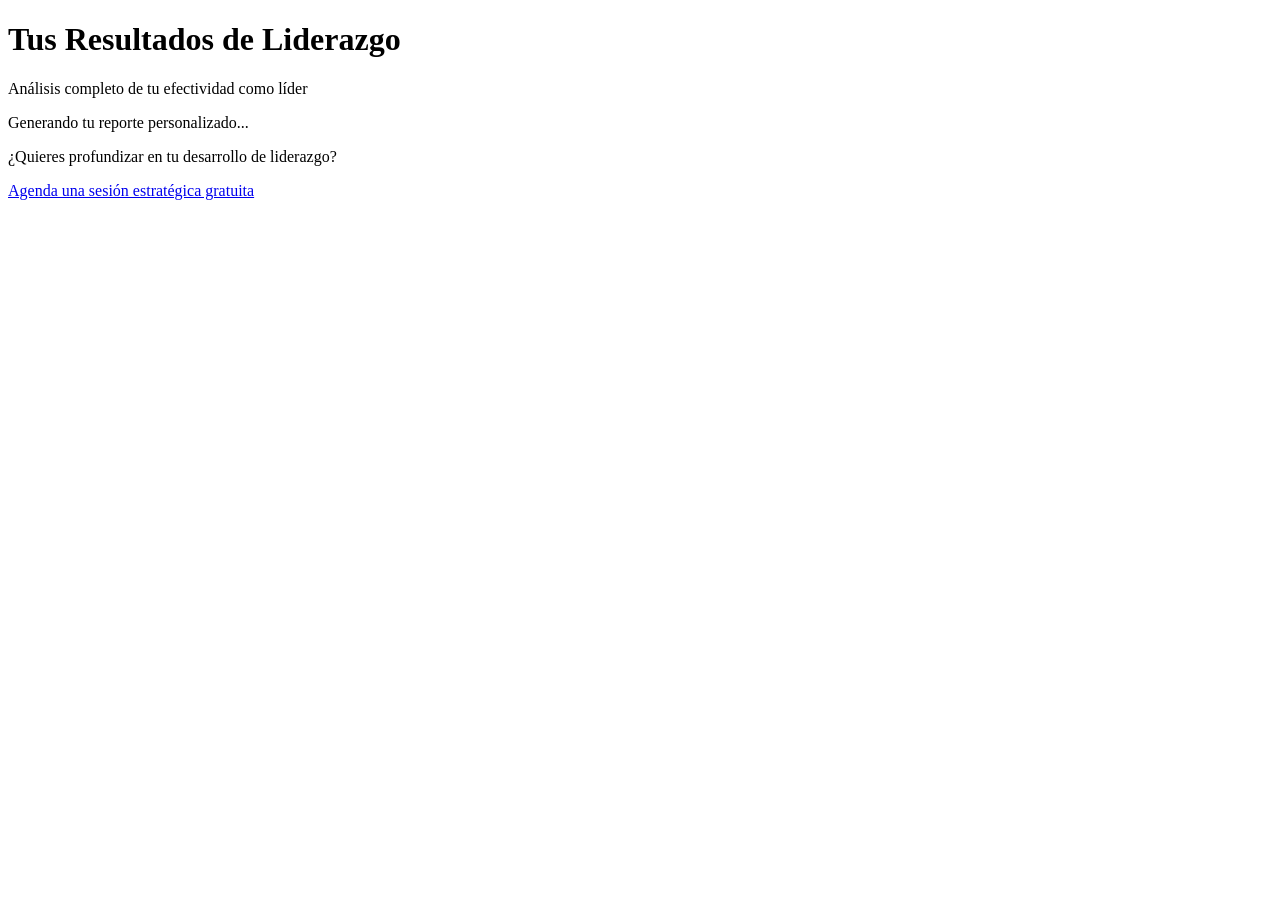
==== public/results.html @ 5c8165cc "Create results.html" ====
<!DOCTYPE html>
<html lang="es">
<head>
    <meta charset="UTF-8">
    <meta name="viewport" content="width=device-width, initial-scale=1.0">
    <title>Tus Resultados - Diagnóstico de Liderazgo</title>
    <link rel="stylesheet" href="css/styles.css">
</head>
<body>
    <div class="container">
        <header>
            <h1>Tus Resultados de Liderazgo</h1>
            <p class="subtitle">Análisis completo de tu efectividad como líder</p>
        </header>

        <section id="results-loading">
            <div class="loader">Generando tu reporte personalizado...</div>
        </section>

        <section id="results-content" style="display: none;">
            <!-- Aquí se inyecta dinámicamente el reporte desde JS -->
        </section>

        <footer>
            <p>¿Quieres profundizar en tu desarrollo de liderazgo?</p>
            <a href="#contacto" class="cta-button">Agenda una sesión estratégica gratuita</a>
        </footer>
    </div>

    <script src="js/assessment.js"></script>
    <script>
        // Cargar resultados desde localStorage o URL params
        window.addEventListener('DOMContentLoaded', () => {
            displayResults();
        });
    </script>
</body>
</html>
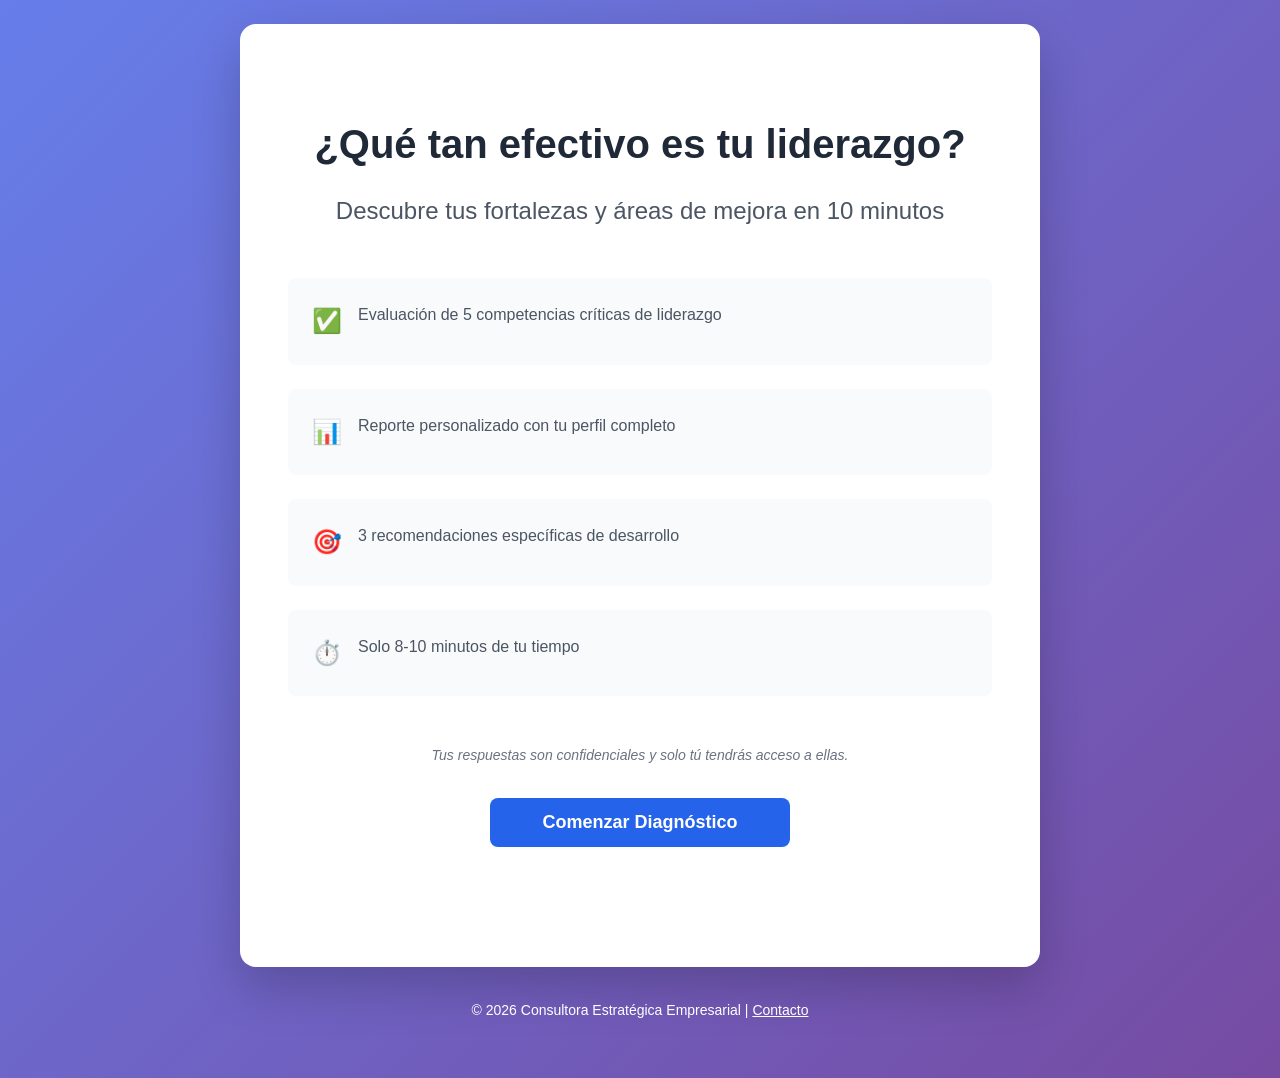
==== commit 320b6b1c: "Add styling and structure to results page" ====
--- a/public/results.html
+++ b/public/results.html
@@ -5,34 +5,354 @@
     <meta name="viewport" content="width=device-width, initial-scale=1.0">
     <title>Tus Resultados - Diagnóstico de Liderazgo</title>
     <link rel="stylesheet" href="css/styles.css">
+    <style>
+        /* Estilos específicos para la página de resultados */
+        .results-container {
+            max-width: 1000px;
+            margin: 0 auto;
+            background: white;
+            border-radius: 16px;
+            box-shadow: 0 20px 50px rgba(0, 0, 0, 0.2);
+            overflow: hidden;
+        }
+
+        .results-header {
+            background: linear-gradient(135deg, #667eea 0%, #764ba2 100%);
+            color: white;
+            padding: 3rem 2rem;
+            text-align: center;
+        }
+
+        .results-header h1 {
+            font-size: 2.5rem;
+            margin-bottom: 1rem;
+        }
+
+        .results-body {
+            padding: 2rem;
+        }
+
+        .score-card {
+            background: linear-gradient(135deg, #667eea 0%, #764ba2 100%);
+            color: white;
+            padding: 2rem;
+            border-radius: 12px;
+            text-align: center;
+            margin-bottom: 2rem;
+        }
+
+        .global-score {
+            font-size: 4rem;
+            font-weight: 700;
+            margin: 1rem 0;
+        }
+
+        .global-level {
+            font-size: 1.5rem;
+            opacity: 0.9;
+        }
+
+        .dimensions-grid {
+            display: grid;
+            gap: 1.5rem;
+            margin: 2rem 0;
+        }
+
+        .dimension-card {
+            background: #f9fafb;
+            padding: 1.5rem;
+            border-radius: 12px;
+            border-left: 4px solid #2563eb;
+        }
+
+        .dimension-card h3 {
+            color: #1f2937;
+            margin-bottom: 0.5rem;
+            font-size: 1.125rem;
+        }
+
+        .dimension-score {
+            display: flex;
+            justify-content: space-between;
+            align-items: center;
+            margin-bottom: 0.5rem;
+        }
+
+        .score-value {
+            font-size: 2rem;
+            font-weight: 700;
+            color: #2563eb;
+        }
+
+        .level-badge {
+            padding: 0.5rem 1rem;
+            border-radius: 20px;
+            font-size: 0.875rem;
+            font-weight: 600;
+        }
+
+        .level-Excepcional {
+            background: #10b981;
+            color: white;
+        }
+
+        .level-Efectivo {
+            background: #3b82f6;
+            color: white;
+        }
+
+        .level-En-desarrollo {
+            background: #f59e0b;
+            color: white;
+        }
+
+        .level-Oportunidad-crítica {
+            background: #ef4444;
+            color: white;
+        }
+
+        .strengths-box,
+        .opportunities-box {
+            background: #f9fafb;
+            padding: 1.5rem;
+            border-radius: 12px;
+            margin: 2rem 0;
+        }
+
+        .strengths-box {
+            border-left: 4px solid #10b981;
+        }
+
+        .opportunities-box {
+            border-left: 4px solid #f59e0b;
+        }
+
+        .item-list {
+            list-style: none;
+            padding: 0;
+        }
+
+        .item-list li {
+            padding: 0.75rem 0;
+            border-bottom: 1px solid #e5e7eb;
+            display: flex;
+            justify-content: space-between;
+            align-items: center;
+        }
+
+        .item-list li:last-child {
+            border-bottom: none;
+        }
+
+        .cta-section {
+            background: #f9fafb;
+            padding: 2rem;
+            border-radius: 12px;
+            text-align: center;
+            margin: 2rem 0;
+        }
+
+        .cta-button {
+            display: inline-block;
+            padding: 1rem 2rem;
+            background: #2563eb;
+            color: white;
+            text-decoration: none;
+            border-radius: 8px;
+            font-weight: 600;
+            margin-top: 1rem;
+            transition: all 0.3s ease;
+        }
+
+        .cta-button:hover {
+            background: #1e40af;
+            transform: translateY(-2px);
+            box-shadow: 0 10px 20px rgba(37, 99, 235, 0.3);
+        }
+
+        .actions-bar {
+            display: flex;
+            gap: 1rem;
+            justify-content: center;
+            margin: 2rem 0;
+            flex-wrap: wrap;
+        }
+
+        .btn-action {
+            padding: 0.75rem 1.5rem;
+            border: 2px solid #2563eb;
+            background: white;
+            color: #2563eb;
+            border-radius: 8px;
+            font-weight: 600;
+            cursor: pointer;
+            transition: all 0.3s ease;
+            text-decoration: none;
+            display: inline-block;
+        }
+
+        .btn-action:hover {
+            background: #2563eb;
+            color: white;
+        }
+
+        @media print {
+            body {
+                background: white;
+                padding: 0;
+            }
+            .actions-bar,
+            .cta-section {
+                display: none;
+            }
+        }
+    </style>
 </head>
 <body>
-    <div class="container">
-        <header>
-            <h1>Tus Resultados de Liderazgo</h1>
-            <p class="subtitle">Análisis completo de tu efectividad como líder</p>
-        </header>
-
-        <section id="results-loading">
-            <div class="loader">Generando tu reporte personalizado...</div>
-        </section>
-
-        <section id="results-content" style="display: none;">
-            <!-- Aquí se inyecta dinámicamente el reporte desde JS -->
-        </section>
-
-        <footer>
-            <p>¿Quieres profundizar en tu desarrollo de liderazgo?</p>
-            <a href="#contacto" class="cta-button">Agenda una sesión estratégica gratuita</a>
-        </footer>
+    <div class="results-container">
+        <div class="results-header">
+            <h1>Tu Diagnóstico de Liderazgo</h1>
+            <p class="subtitle" id="participant-name">Participante</p>
+            <p id="assessment-date"></p>
+        </div>
+
+        <div class="results-body">
+            <!-- Barra de acciones -->
+            <div class="actions-bar">
+                <button class="btn-action" onclick="window.print()">📄 Descargar PDF</button>
+                <button class="btn-action" onclick="sendResultsByEmail()">📧 Enviar por Email</button>
+                <a href="index.html" class="btn-action">🔄 Hacer de Nuevo</a>
+            </div>
+
+            <!-- Puntaje Global -->
+            <div class="score-card">
+                <h2>Tu Puntaje Global de Liderazgo</h2>
+                <div class="global-score" id="global-score">-</div>
+                <div class="global-level" id="global-level">-</div>
+            </div>
+
+            <!-- Resultados por Dimensión -->
+            <h2>Resultados por Dimensión</h2>
+            <div class="dimensions-grid" id="dimensions-grid">
+                <!-- Se llenará dinámicamente -->
+            </div>
+
+            <!-- Top 2 Fortalezas -->
+            <div class="strengths-box">
+                <h2>🌟 Tus Top 2 Fortalezas</h2>
+                <p>Estas son las competencias donde ya estás generando impacto significativo.</p>
+                <ul class="item-list" id="strengths-list">
+                    <!-- Se llenará dinámicamente -->
+                </ul>
+            </div>
+
+            <!-- Top 3 Oportunidades -->
+            <div class="opportunities-box">
+                <h2>🎯 Tus Top 3 Oportunidades de Desarrollo</h2>
+                <p>Estas son las áreas donde invertir en desarrollo tendrá el mayor retorno.</p>
+                <ul class="item-list" id="opportunities-list">
+                    <!-- Se llenará dinámicamente -->
+                </ul>
+            </div>
+
+            <!-- Call to Action -->
+            <div class="cta-section">
+                <h2>¿Quieres Profundizar?</h2>
+                <p>Este diagnóstico te da una primera fotografía. Para acelerar tu desarrollo, considera:</p>
+                <ul style="text-align: left; max-width: 600px; margin: 1rem auto;">
+                    <li><strong>Diagnóstico 360°:</strong> Descubre cómo te ven tu jefe, pares y equipo</li>
+                    <li><strong>Sesión Estratégica (30 min, sin costo):</strong> Diseñamos las 3 acciones de mayor impacto</li>
+                </ul>
+                <a href="mailto:contactofba@gmail.com?subject=Diagnóstico de Liderazgo - Próximo Paso" class="cta-button">
+                    Agenda tu Sesión Estratégica
+                </a>
+            </div>
+        </div>
     </div>
 
-    <script src="js/assessment.js"></script>
+    <footer class="site-footer">
+        <p>&copy; 2026 Consultora Estratégica Empresarial | <a href="mailto:contactofba@gmail.com">Contacto</a></p>
+    </footer>
+
     <script>
-        // Cargar resultados desde localStorage o URL params
-        window.addEventListener('DOMContentLoaded', () => {
-            displayResults();
-        });
+        /**
+         * Muestra los resultados cargándolos desde localStorage
+         */
+        function displayResults() {
+            // Obtener datos del localStorage
+            const resultsData = JSON.parse(localStorage.getItem('assessmentResults'));
+            const userData = JSON.parse(localStorage.getItem('assessmentData'));
+
+            // Si no hay datos, redirigir al inicio
+            if (!resultsData || !userData) {
+                alert('No hay resultados disponibles. Por favor completa el assessment primero.');
+                window.location.href = 'index.html';
+                return;
+            }
+
+            // Mostrar información del participante
+            document.getElementById('participant-name').textContent = userData.name || 'Participante';
+            document.getElementById('assessment-date').textContent = 'Fecha: ' + resultsData.date;
+
+            // Mostrar puntaje global
+            document.getElementById('global-score').textContent = resultsData.globalScore.toFixed(1);
+            document.getElementById('global-level').textContent = 'Nivel: ' + resultsData.globalLevel;
+
+            // Mostrar dimensiones
+            const dimensionsGrid = document.getElementById('dimensions-grid');
+            Object.entries(resultsData.dimensionScores).forEach(([dimId, data]) => {
+                const levelClass = 'level-' + data.level.replace(/ /g, '-');
+                dimensionsGrid.innerHTML += `
+                    <div class="dimension-card">
+                        <h3>${data.name}</h3>
+                        <div class="dimension-score">
+                            <span class="score-value">${data.score.toFixed(1)}</span>
+                            <span class="level-badge ${levelClass}">${data.level}</span>
+                        </div>
+                    </div>
+                `;
+            });
+
+            // Mostrar fortalezas
+            const strengthsList = document.getElementById('strengths-list');
+            resultsData.topStrengths.forEach(strength => {
+                strengthsList.innerHTML += `
+                    <li>
+                        <span><strong>${strength.dimension}</strong></span>
+                        <span class="score-value" style="font-size: 1.5rem;">${strength.score.toFixed(1)}</span>
+                    </li>
+                `;
+            });
+
+            // Mostrar oportunidades
+            const opportunitiesList = document.getElementById('opportunities-list');
+            resultsData.topOpportunities.forEach(opp => {
+                opportunitiesList.innerHTML += `
+                    <li>
+                        <span><strong>${opp.dimension}</strong></span>
+                        <span class="score-value" style="font-size: 1.5rem;">${opp.score.toFixed(1)}</span>
+                    </li>
+                `;
+            });
+        }
+
+        /**
+         * Envía los resultados por email (requiere configuración de backend)
+         */
+        function sendResultsByEmail() {
+            const userData = JSON.parse(localStorage.getItem('assessmentData'));
+            const email = userData.email;
+            
+            // Por ahora, abre el cliente de email del usuario
+            // En producción, esto se haría con un backend
+            const subject = encodeURIComponent('Resultados de tu Diagnóstico de Liderazgo');
+            const body = encodeURIComponent(`Hola ${userData.name},\n\nGracias por completar el Diagnóstico de Liderazgo.\n\nTu reporte completo está disponible en: ${window.location.href}\n\nPara descargar tu reporte en PDF, haz click en "Descargar PDF" en la página de resultados.\n\n¿Quieres profundizar? Responde a este email mencionando "Sesión Estratégica".\n\nSaludos,\nConsultora Estratégica Empresarial`);
+            
+            window.location.href = `mailto:${email}?subject=${subject}&body=${body}`;
+        }
+
+        // Cargar resultados cuando la página esté lista
+        window.addEventListener('DOMContentLoaded', displayResults);
     </script>
 </body>
 </html>
--- a/public/css/styles.css
+++ b/public/css/styles.css
@@ -0,0 +1,626 @@
+/* ==========================================================================
+   ESTILOS GLOBALES - LEADERSHIP ASSESSMENT
+   ========================================================================== */
+
+/* Variables CSS - Paleta de colores profesional */
+:root {
+    --primary-color: #2563eb;      /* Azul profesional */
+    --primary-dark: #1e40af;
+    --secondary-color: #10b981;     /* Verde éxito */
+    --accent-color: #f59e0b;        /* Amarillo/naranja atención */
+    --text-dark: #1f2937;
+    --text-medium: #4b5563;
+    --text-light: #6b7280;
+    --background: #ffffff;
+    --background-light: #f9fafb;
+    --border-color: #e5e7eb;
+    --error-color: #ef4444;
+    --success-color: #10b981;
+    
+    /* Espaciado */
+    --spacing-xs: 0.5rem;
+    --spacing-sm: 1rem;
+    --spacing-md: 1.5rem;
+    --spacing-lg: 2rem;
+    --spacing-xl: 3rem;
+    
+    /* Tipografía */
+    --font-base: -apple-system, BlinkMacSystemFont, 'Segoe UI', Roboto, 'Helvetica Neue', Arial, sans-serif;
+    --font-size-sm: 0.875rem;
+    --font-size-base: 1rem;
+    --font-size-lg: 1.125rem;
+    --font-size-xl: 1.5rem;
+    --font-size-2xl: 2rem;
+    --font-size-3xl: 2.5rem;
+}
+
+/* Reset básico */
+* {
+    margin: 0;
+    padding: 0;
+    box-sizing: border-box;
+}
+
+/* Estilos base del body */
+body {
+    font-family: var(--font-base);
+    font-size: var(--font-size-base);
+    line-height: 1.6;
+    color: var(--text-dark);
+    background: linear-gradient(135deg, #667eea 0%, #764ba2 100%);
+    min-height: 100vh;
+    padding: var(--spacing-md);
+}
+
+/* Contenedor principal */
+.container {
+    max-width: 800px;
+    margin: 0 auto;
+    background: var(--background);
+    border-radius: 16px;
+    box-shadow: 0 20px 50px rgba(0, 0, 0, 0.2);
+    overflow: hidden;
+}
+
+/* ==========================================================================
+   NAVEGACIÓN ENTRE PANTALLAS
+   ========================================================================== */
+
+.screen {
+    display: none;
+    padding: var(--spacing-xl);
+    animation: fadeIn 0.5s ease-in-out;
+}
+
+.screen.active {
+    display: block;
+}
+
+@keyframes fadeIn {
+    from {
+        opacity: 0;
+        transform: translateY(20px);
+    }
+    to {
+        opacity: 1;
+        transform: translateY(0);
+    }
+}
+
+/* ==========================================================================
+   BARRA DE PROGRESO
+   ========================================================================== */
+
+.progress-bar {
+    width: 100%;
+    height: 8px;
+    background: var(--background-light);
+    border-radius: 4px;
+    overflow: hidden;
+    margin-bottom: var(--spacing-md);
+}
+
+.progress-fill {
+    height: 100%;
+    background: linear-gradient(90deg, var(--primary-color), var(--secondary-color));
+    transition: width 0.3s ease;
+}
+
+.progress-text {
+    text-align: center;
+    color: var(--text-medium);
+    font-size: var(--font-size-sm);
+    margin-bottom: var(--spacing-lg);
+}
+
+/* ==========================================================================
+   PANTALLA DE BIENVENIDA
+   ========================================================================== */
+
+.welcome-content {
+    text-align: center;
+    padding: var(--spacing-xl) 0;
+}
+
+.main-title {
+    font-size: var(--font-size-3xl);
+    font-weight: 700;
+    color: var(--text-dark);
+    margin-bottom: var(--spacing-md);
+    line-height: 1.2;
+}
+
+.subtitle {
+    font-size: var(--font-size-xl);
+    color: var(--text-medium);
+    margin-bottom: var(--spacing-xl);
+}
+
+.benefits {
+    display: grid;
+    gap: var(--spacing-md);
+    margin: var(--spacing-xl) 0;
+    text-align: left;
+}
+
+.benefit-item {
+    display: flex;
+    align-items: flex-start;
+    gap: var(--spacing-sm);
+    padding: var(--spacing-md);
+    background: var(--background-light);
+    border-radius: 8px;
+    transition: transform 0.2s ease;
+}
+
+.benefit-item:hover {
+    transform: translateX(8px);
+}
+
+.benefit-item .icon {
+    font-size: var(--font-size-xl);
+    flex-shrink: 0;
+}
+
+.benefit-item p {
+    margin: 0;
+    color: var(--text-medium);
+}
+
+.privacy-note {
+    font-size: var(--font-size-sm);
+    color: var(--text-light);
+    margin: var(--spacing-lg) 0;
+    font-style: italic;
+}
+
+/* ==========================================================================
+   TIPOGRAFÍA
+   ========================================================================== */
+
+.section-title {
+    font-size: var(--font-size-2xl);
+    font-weight: 700;
+    color: var(--text-dark);
+    margin-bottom: var(--spacing-sm);
+}
+
+.section-subtitle {
+    font-size: var(--font-size-lg);
+    color: var(--text-medium);
+    margin-bottom: var(--spacing-xl);
+}
+
+/* ==========================================================================
+   FORMULARIOS
+   ========================================================================== */
+
+.form-group {
+    margin-bottom: var(--spacing-lg);
+}
+
+.form-group label {
+    display: block;
+    font-weight: 600;
+    color: var(--text-dark);
+    margin-bottom: var(--spacing-xs);
+}
+
+.required {
+    color: var(--error-color);
+}
+
+.optional {
+    font-weight: 400;
+    color: var(--text-light);
+    font-size: var(--font-size-sm);
+}
+
+.form-group input[type="text"],
+.form-group input[type="email"],
+.form-group select {
+    width: 100%;
+    padding: 12px 16px;
+    border: 2px solid var(--border-color);
+    border-radius: 8px;
+    font-size: var(--font-size-base);
+    font-family: var(--font-base);
+    transition: all 0.3s ease;
+}
+
+.form-group input:focus,
+.form-group select:focus {
+    outline: none;
+    border-color: var(--primary-color);
+    box-shadow: 0 0 0 3px rgba(37, 99, 235, 0.1);
+}
+
+.form-group small {
+    display: block;
+    margin-top: var(--spacing-xs);
+    font-size: var(--font-size-sm);
+    color: var(--text-light);
+}
+
+/* Radio buttons personalizados */
+.radio-group {
+    display: flex;
+    flex-direction: column;
+    gap: var(--spacing-sm);
+}
+
+.radio-option {
+    display: flex;
+    align-items: center;
+    padding: var(--spacing-md);
+    border: 2px solid var(--border-color);
+    border-radius: 8px;
+    cursor: pointer;
+    transition: all 0.3s ease;
+}
+
+.radio-option:hover {
+    border-color: var(--primary-color);
+    background: var(--background-light);
+}
+
+.radio-option input[type="radio"] {
+    width: 20px;
+    height: 20px;
+    margin-right: var(--spacing-sm);
+    cursor: pointer;
+    accent-color: var(--primary-color);
+}
+
+.radio-option input[type="radio"]:checked + span {
+    font-weight: 600;
+    color: var(--primary-color);
+}
+
+/* ==========================================================================
+   BOTONES
+   ========================================================================== */
+
+.btn-primary,
+.btn-secondary {
+    padding: 14px 32px;
+    font-size: var(--font-size-lg);
+    font-weight: 600;
+    border: none;
+    border-radius: 8px;
+    cursor: pointer;
+    transition: all 0.3s ease;
+    font-family: var(--font-base);
+    width: 100%;
+    max-width: 300px;
+    margin: var(--spacing-md) auto;
+    display: block;
+}
+
+.btn-primary {
+    background: var(--primary-color);
+    color: white;
+}
+
+.btn-primary:hover {
+    background: var(--primary-dark);
+    transform: translateY(-2px);
+    box-shadow: 0 10px 20px rgba(37, 99, 235, 0.3);
+}
+
+.btn-secondary {
+    background: var(--background-light);
+    color: var(--text-dark);
+    border: 2px solid var(--border-color);
+}
+
+.btn-secondary:hover {
+    border-color: var(--primary-color);
+    color: var(--primary-color);
+}
+
+.btn-primary:active,
+.btn-secondary:active {
+    transform: translateY(0);
+}
+
+/* ==========================================================================
+   CAJA DE INSTRUCCIONES
+   ========================================================================== */
+
+.instructions-box {
+    background: var(--background-light);
+    padding: var(--spacing-xl);
+    border-radius: 12px;
+    margin: var(--spacing-xl) 0;
+}
+
+.instructions-box p {
+    margin-bottom: var(--spacing-md);
+    color: var(--text-medium);
+}
+
+.scale-legend {
+    margin: var(--spacing-lg) 0;
+    padding: var(--spacing-md);
+    background: white;
+    border-radius: 8px;
+}
+
+.scale-item {
+    display: flex;
+    align-items: center;
+    gap: var(--spacing-md);
+    padding: var(--spacing-sm) 0;
+    border-bottom: 1px solid var(--border-color);
+}
+
+.scale-item:last-child {
+    border-bottom: none;
+}
+
+.scale-number {
+    display: inline-flex;
+    align-items: center;
+    justify-content: center;
+    width: 32px;
+    height: 32px;
+    background: var(--primary-color);
+    color: white;
+    font-weight: 700;
+    border-radius: 50%;
+    flex-shrink: 0;
+}
+
+.scale-label {
+    color: var(--text-medium);
+}
+
+.tip-box {
+    background: #fef3c7;
+    border-left: 4px solid var(--accent-color);
+    padding: var(--spacing-md);
+    border-radius: 8px;
+    margin-top: var(--spacing-lg);
+}
+
+.tip-box strong {
+    color: var(--text-dark);
+}
+
+/* ==========================================================================
+   PREGUNTAS
+   ========================================================================== */
+
+.dimension-badge {
+    display: inline-block;
+    padding: var(--spacing-xs) var(--spacing-md);
+    background: var(--primary-color);
+    color: white;
+    font-size: var(--font-size-sm);
+    font-weight: 600;
+    border-radius: 20px;
+    margin-bottom: var(--spacing-lg);
+}
+
+.question-container {
+    margin: var(--spacing-xl) 0;
+}
+
+.question-text {
+    font-size: var(--font-size-xl);
+    font-weight: 600;
+    color: var(--text-dark);
+    margin-bottom: var(--spacing-xl);
+    line-height: 1.4;
+}
+
+/* Escala de Likert */
+.likert-scale {
+    display: flex;
+    flex-direction: column;
+    gap: var(--spacing-md);
+}
+
+.likert-option {
+    display: flex;
+    align-items: center;
+    padding: var(--spacing-md);
+    border: 2px solid var(--border-color);
+    border-radius: 8px;
+    cursor: pointer;
+    transition: all 0.3s ease;
+}
+
+.likert-option:hover {
+    border-color: var(--primary-color);
+    background: var(--background-light);
+}
+
+.likert-option input[type="radio"] {
+    display: none;
+}
+
+.likert-number {
+    display: inline-flex;
+    align-items: center;
+    justify-content: center;
+    width: 40px;
+    height: 40px;
+    border-radius: 50%;
+    background: var(--background-light);
+    color: var(--text-medium);
+    font-weight: 700;
+    font-size: var(--font-size-lg);
+    margin-right: var(--spacing-md);
+    transition: all 0.3s ease;
+}
+
+.likert-label {
+    flex: 1;
+    color: var(--text-medium);
+    font-weight: 500;
+}
+
+.likert-option input[type="radio"]:checked ~ .likert-number {
+    background: var(--primary-color);
+    color: white;
+    transform: scale(1.1);
+}
+
+.likert-option input[type="radio"]:checked ~ .likert-label {
+    color: var(--text-dark);
+    font-weight: 600;
+}
+
+/* ==========================================================================
+   NAVEGACIÓN DE PREGUNTAS
+   ========================================================================== */
+
+.navigation-buttons {
+    display: flex;
+    gap: var(--spacing-md);
+    justify-content: center;
+    margin-top: var(--spacing-xl);
+}
+
+.navigation-buttons .btn-primary,
+.navigation-buttons .btn-secondary {
+    max-width: 200px;
+}
+
+/* ==========================================================================
+   PANTALLA DE CARGA
+   ========================================================================== */
+
+.loading-content {
+    text-align: center;
+    padding: var(--spacing-xl) 0;
+}
+
+.spinner {
+    width: 60px;
+    height: 60px;
+    margin: 0 auto var(--spacing-xl);
+    border: 4px solid var(--background-light);
+    border-top: 4px solid var(--primary-color);
+    border-radius: 50%;
+    animation: spin 1s linear infinite;
+}
+
+@keyframes spin {
+    0% { transform: rotate(0deg); }
+    100% { transform: rotate(360deg); }
+}
+
+.loading-content h2 {
+    font-size: var(--font-size-2xl);
+    color: var(--text-dark);
+    margin-bottom: var(--spacing-md);
+}
+
+.loading-content p {
+    color: var(--text-medium);
+}
+
+/* ==========================================================================
+   FOOTER
+   ========================================================================== */
+
+.site-footer {
+    text-align: center;
+    padding: var(--spacing-lg);
+    color: white;
+    font-size: var(--font-size-sm);
+}
+
+.site-footer a {
+    color: white;
+    text-decoration: underline;
+}
+
+/* ==========================================================================
+   RESPONSIVE - MOBILE
+   ========================================================================== */
+
+@media (max-width: 768px) {
+    :root {
+        --font-size-3xl: 1.875rem;
+        --font-size-2xl: 1.5rem;
+        --font-size-xl: 1.25rem;
+    }
+
+    body {
+        padding: var(--spacing-xs);
+    }
+
+    .screen {
+        padding: var(--spacing-lg);
+    }
+
+    .main-title {
+        font-size: var(--font-size-2xl);
+    }
+
+    .benefits {
+        gap: var(--spacing-sm);
+    }
+
+    .benefit-item {
+        padding: var(--spacing-sm);
+    }
+
+    .navigation-buttons {
+        flex-direction: column;
+    }
+
+    .navigation-buttons .btn-primary,
+    .navigation-buttons .btn-secondary {
+        max-width: 100%;
+    }
+
+    .likert-option {
+        padding: var(--spacing-sm);
+    }
+
+    .likert-number {
+        width: 36px;
+        height: 36px;
+        font-size: var(--font-size-base);
+    }
+
+    .question-text {
+        font-size: var(--font-size-lg);
+    }
+}
+
+/* ==========================================================================
+   UTILIDADES
+   ========================================================================== */
+
+.text-center {
+    text-align: center;
+}
+
+.mt-lg {
+    margin-top: var(--spacing-lg);
+}
+
+.mb-lg {
+    margin-bottom: var(--spacing-lg);
+}
+
+/* Estados de validación */
+.form-group.error input,
+.form-group.error select {
+    border-color: var(--error-color);
+}
+
+.form-group.error small {
+    color: var(--error-color);
+}
+
+.form-group.success input,
+.form-group.success select {
+    border-color: var(--success-color);
+}
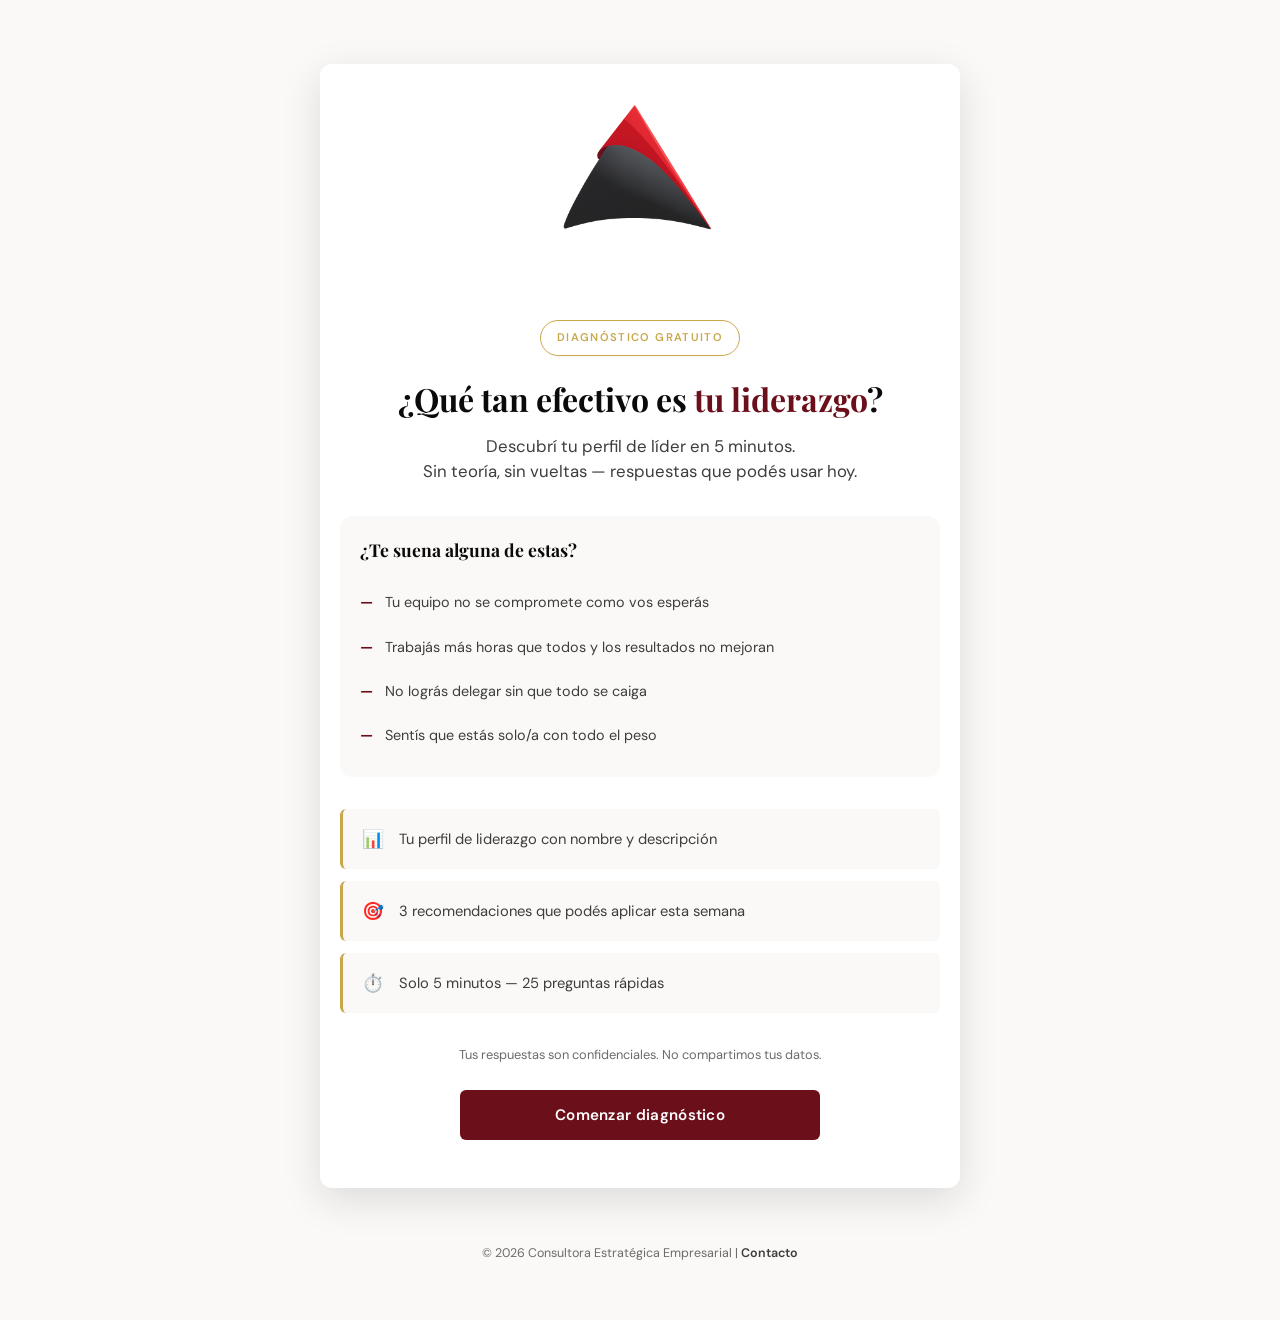
==== commit 8548c60e: "Update results.html" ====
--- a/public/results.html
+++ b/public/results.html
@@ -2,271 +2,120 @@
 <html lang="es">
 <head>
     <meta charset="UTF-8">
-    <meta name="viewport" content="width=device-width, initial-scale=1.0">
-    <title>Tus Resultados - Diagnóstico de Liderazgo</title>
+    <meta name="viewport" content="width=device-width, initial-scale=1.0, maximum-scale=1.0">
+    <title>Tu Diagnóstico de Liderazgo — Resultados</title>
     <link rel="stylesheet" href="css/styles.css">
-    <style>
-        /* Estilos específicos para la página de resultados */
-        .results-container {
-            max-width: 1000px;
-            margin: 0 auto;
-            background: white;
-            border-radius: 16px;
-            box-shadow: 0 20px 50px rgba(0, 0, 0, 0.2);
-            overflow: hidden;
-        }
-
-        .results-header {
-            background: linear-gradient(135deg, #667eea 0%, #764ba2 100%);
-            color: white;
-            padding: 3rem 2rem;
-            text-align: center;
-        }
-
-        .results-header h1 {
-            font-size: 2.5rem;
-            margin-bottom: 1rem;
-        }
-
-        .results-body {
-            padding: 2rem;
-        }
-
-        .score-card {
-            background: linear-gradient(135deg, #667eea 0%, #764ba2 100%);
-            color: white;
-            padding: 2rem;
-            border-radius: 12px;
-            text-align: center;
-            margin-bottom: 2rem;
-        }
-
-        .global-score {
-            font-size: 4rem;
-            font-weight: 700;
-            margin: 1rem 0;
-        }
-
-        .global-level {
-            font-size: 1.5rem;
-            opacity: 0.9;
-        }
-
-        .dimensions-grid {
-            display: grid;
-            gap: 1.5rem;
-            margin: 2rem 0;
-        }
-
-        .dimension-card {
-            background: #f9fafb;
-            padding: 1.5rem;
-            border-radius: 12px;
-            border-left: 4px solid #2563eb;
-        }
-
-        .dimension-card h3 {
-            color: #1f2937;
-            margin-bottom: 0.5rem;
-            font-size: 1.125rem;
-        }
-
-        .dimension-score {
-            display: flex;
-            justify-content: space-between;
-            align-items: center;
-            margin-bottom: 0.5rem;
-        }
-
-        .score-value {
-            font-size: 2rem;
-            font-weight: 700;
-            color: #2563eb;
-        }
-
-        .level-badge {
-            padding: 0.5rem 1rem;
-            border-radius: 20px;
-            font-size: 0.875rem;
-            font-weight: 600;
-        }
-
-        .level-Excepcional {
-            background: #10b981;
-            color: white;
-        }
-
-        .level-Efectivo {
-            background: #3b82f6;
-            color: white;
-        }
-
-        .level-En-desarrollo {
-            background: #f59e0b;
-            color: white;
-        }
-
-        .level-Oportunidad-crítica {
-            background: #ef4444;
-            color: white;
-        }
-
-        .strengths-box,
-        .opportunities-box {
-            background: #f9fafb;
-            padding: 1.5rem;
-            border-radius: 12px;
-            margin: 2rem 0;
-        }
-
-        .strengths-box {
-            border-left: 4px solid #10b981;
-        }
-
-        .opportunities-box {
-            border-left: 4px solid #f59e0b;
-        }
-
-        .item-list {
-            list-style: none;
-            padding: 0;
-        }
-
-        .item-list li {
-            padding: 0.75rem 0;
-            border-bottom: 1px solid #e5e7eb;
-            display: flex;
-            justify-content: space-between;
-            align-items: center;
-        }
-
-        .item-list li:last-child {
-            border-bottom: none;
-        }
-
-        .cta-section {
-            background: #f9fafb;
-            padding: 2rem;
-            border-radius: 12px;
-            text-align: center;
-            margin: 2rem 0;
-        }
-
-        .cta-button {
-            display: inline-block;
-            padding: 1rem 2rem;
-            background: #2563eb;
-            color: white;
-            text-decoration: none;
-            border-radius: 8px;
-            font-weight: 600;
-            margin-top: 1rem;
-            transition: all 0.3s ease;
-        }
-
-        .cta-button:hover {
-            background: #1e40af;
-            transform: translateY(-2px);
-            box-shadow: 0 10px 20px rgba(37, 99, 235, 0.3);
-        }
-
-        .actions-bar {
-            display: flex;
-            gap: 1rem;
-            justify-content: center;
-            margin: 2rem 0;
-            flex-wrap: wrap;
-        }
-
-        .btn-action {
-            padding: 0.75rem 1.5rem;
-            border: 2px solid #2563eb;
-            background: white;
-            color: #2563eb;
-            border-radius: 8px;
-            font-weight: 600;
-            cursor: pointer;
-            transition: all 0.3s ease;
-            text-decoration: none;
-            display: inline-block;
-        }
-
-        .btn-action:hover {
-            background: #2563eb;
-            color: white;
-        }
-
-        @media print {
-            body {
-                background: white;
-                padding: 0;
-            }
-            .actions-bar,
-            .cta-section {
-                display: none;
-            }
-        }
-    </style>
 </head>
 <body>
     <div class="results-container">
+
+        <!-- Header -->
         <div class="results-header">
             <h1>Tu Diagnóstico de Liderazgo</h1>
-            <p class="subtitle" id="participant-name">Participante</p>
-            <p id="assessment-date"></p>
+            <div class="participant-info">
+                <span id="participant-name"></span> · <span id="assessment-date"></span>
+            </div>
         </div>
 
         <div class="results-body">
-            <!-- Barra de acciones -->
+
+            <!-- Acciones -->
             <div class="actions-bar">
                 <button class="btn-action" onclick="window.print()">📄 Descargar PDF</button>
-                <button class="btn-action" onclick="sendResultsByEmail()">📧 Enviar por Email</button>
-                <a href="index.html" class="btn-action">🔄 Hacer de Nuevo</a>
+                <a href="index.html" class="btn-action">🔄 Hacer de nuevo</a>
             </div>
 
             <!-- Puntaje Global -->
             <div class="score-card">
-                <h2>Tu Puntaje Global de Liderazgo</h2>
-                <div class="global-score" id="global-score">-</div>
-                <div class="global-level" id="global-level">-</div>
-            </div>
-
-            <!-- Resultados por Dimensión -->
-            <h2>Resultados por Dimensión</h2>
-            <div class="dimensions-grid" id="dimensions-grid">
-                <!-- Se llenará dinámicamente -->
-            </div>
-
-            <!-- Top 2 Fortalezas -->
-            <div class="strengths-box">
-                <h2>🌟 Tus Top 2 Fortalezas</h2>
-                <p>Estas son las competencias donde ya estás generando impacto significativo.</p>
-                <ul class="item-list" id="strengths-list">
-                    <!-- Se llenará dinámicamente -->
-                </ul>
-            </div>
-
-            <!-- Top 3 Oportunidades -->
-            <div class="opportunities-box">
-                <h2>🎯 Tus Top 3 Oportunidades de Desarrollo</h2>
-                <p>Estas son las áreas donde invertir en desarrollo tendrá el mayor retorno.</p>
-                <ul class="item-list" id="opportunities-list">
-                    <!-- Se llenará dinámicamente -->
-                </ul>
-            </div>
-
-            <!-- Call to Action -->
+                <div class="global-score" id="global-score">—<span>/5</span></div>
+                <div class="global-level" id="global-level"></div>
+            </div>
+
+            <!-- Perfil de Liderazgo -->
+            <div class="profile-badge" id="profile-badge">
+                <div class="profile-label">Tu perfil</div>
+                <div class="profile-name" id="profile-name"></div>
+                <div class="profile-description" id="profile-desc"></div>
+            </div>
+
+            <!-- Dimensiones -->
+            <div class="dimensions-section">
+                <h2>Tus 5 dimensiones de liderazgo</h2>
+                <div id="dimensions-grid"></div>
+            </div>
+
+            <!-- Fortalezas -->
+            <div class="analysis-box strengths">
+                <h2>🌟 Tus 2 fortalezas principales</h2>
+                <div id="strengths-list"></div>
+            </div>
+
+            <!-- Oportunidades -->
+            <div class="analysis-box opportunities">
+                <h2>🎯 Tus 3 mayores oportunidades</h2>
+                <div id="opportunities-list"></div>
+            </div>
+
+            <!-- Recomendaciones -->
+            <div class="recommendations-section" id="recommendations-section">
+                <h2>3 acciones que podés implementar esta semana</h2>
+                <p class="rec-intro" id="rec-intro"></p>
+                <div id="recommendations-list"></div>
+            </div>
+
+            <!-- Separador visual -->
+            <div style="height:1px; background:var(--border); margin:2rem 0;"></div>
+
+            <!-- El "gap abierto" — lo que queda por descubrir -->
+            <div style="text-align:center; padding: 1.5rem 0 0.5rem;">
+                <p style="font-family:var(--font-display); font-size:1.1rem; font-weight:700; color:var(--text-primary); margin-bottom:0.75rem;">
+                    Esto es lo que ves vos.<br>¿Pero cómo te ve tu equipo?
+                </p>
+                <p style="font-size:0.9rem; color:var(--text-secondary); line-height:1.6; max-width:440px; margin:0 auto 1.5rem;">
+                    Las autoevaluaciones capturan tu percepción. Pero la investigación muestra que los líderes se califican ~40% más positivamente que sus equipos. 
+                    Los <strong>puntos ciegos</strong> — áreas donde creés que estás bien pero tu equipo no lo percibe así — son la causa #1 de estancamiento en roles de liderazgo.
+                </p>
+            </div>
+
+            <!-- CTA Principal -->
             <div class="cta-section">
-                <h2>¿Quieres Profundizar?</h2>
-                <p>Este diagnóstico te da una primera fotografía. Para acelerar tu desarrollo, considera:</p>
-                <ul style="text-align: left; max-width: 600px; margin: 1rem auto;">
-                    <li><strong>Diagnóstico 360°:</strong> Descubre cómo te ven tu jefe, pares y equipo</li>
-                    <li><strong>Sesión Estratégica (30 min, sin costo):</strong> Diseñamos las 3 acciones de mayor impacto</li>
-                </ul>
-                <a href="mailto:contactofba@gmail.com?subject=Diagnóstico de Liderazgo - Próximo Paso" class="cta-button">
-                    Agenda tu Sesión Estratégica
+                <h2>Sesión Estratégica<br>personalizada</h2>
+                
+                <div class="cta-details">
+                    <div class="cta-detail-item">
+                        <span class="cta-icon">✓</span>
+                        <span>Revisamos tu diagnóstico juntos — sin filtros</span>
+                    </div>
+                    <div class="cta-detail-item">
+                        <span class="cta-icon">✓</span>
+                        <span>Identificamos las 3 palancas de mayor impacto para tu situación</span>
+                    </div>
+                    <div class="cta-detail-item">
+                        <span class="cta-icon">✓</span>
+                        <span>Diseñamos un plan concreto para los próximos 90 días</span>
+                    </div>
+                </div>
+
+                <a href="https://estrategiaempresaria.systeme.io/sesionestrategica1a1" 
+                   target="_blank" 
+                   class="btn-gold"
+                   id="cta-button">
+                    Agendar mi sesión estratégica
                 </a>
-            </div>
+
+                <p class="cta-guarantee">Sin costo · Sin compromiso · 45 minutos de conversación útil</p>
+            </div>
+
+            <!-- Share -->
+            <div class="share-section">
+                <p>¿Conocés a otro líder que necesite esto?</p>
+                <div class="share-buttons">
+                    <button class="share-btn" onclick="shareWhatsApp()">💬 WhatsApp</button>
+                    <button class="share-btn" onclick="shareLinkedIn()">💼 LinkedIn</button>
+                    <button class="share-btn" onclick="copyLink()">🔗 Copiar link</button>
+                </div>
+            </div>
+
         </div>
     </div>
 
@@ -275,84 +124,163 @@
     </footer>
 
     <script>
-        /**
-         * Muestra los resultados cargándolos desde localStorage
-         */
-        function displayResults() {
-            // Obtener datos del localStorage
-            const resultsData = JSON.parse(localStorage.getItem('assessmentResults'));
-            const userData = JSON.parse(localStorage.getItem('assessmentData'));
-
-            // Si no hay datos, redirigir al inicio
-            if (!resultsData || !userData) {
-                alert('No hay resultados disponibles. Por favor completa el assessment primero.');
-                window.location.href = 'index.html';
-                return;
-            }
-
-            // Mostrar información del participante
-            document.getElementById('participant-name').textContent = userData.name || 'Participante';
-            document.getElementById('assessment-date').textContent = 'Fecha: ' + resultsData.date;
-
-            // Mostrar puntaje global
-            document.getElementById('global-score').textContent = resultsData.globalScore.toFixed(1);
-            document.getElementById('global-level').textContent = 'Nivel: ' + resultsData.globalLevel;
-
-            // Mostrar dimensiones
-            const dimensionsGrid = document.getElementById('dimensions-grid');
-            Object.entries(resultsData.dimensionScores).forEach(([dimId, data]) => {
-                const levelClass = 'level-' + data.level.replace(/ /g, '-');
-                dimensionsGrid.innerHTML += `
-                    <div class="dimension-card">
-                        <h3>${data.name}</h3>
-                        <div class="dimension-score">
-                            <span class="score-value">${data.score.toFixed(1)}</span>
-                            <span class="level-badge ${levelClass}">${data.level}</span>
-                        </div>
-                    </div>
-                `;
+    /* ================================================================
+       RENDERIZAR RESULTADOS
+       ================================================================ */
+    
+    function displayResults() {
+        var results = JSON.parse(localStorage.getItem('assessmentResults'));
+        var userData = JSON.parse(localStorage.getItem('assessmentData'));
+        
+        if (!results || !userData) {
+            alert('No hay resultados disponibles. Por favor completá el diagnóstico primero.');
+            window.location.href = 'index.html';
+            return;
+        }
+        
+        // ── Info del participante ──
+        document.getElementById('participant-name').textContent = userData.name || 'Participante';
+        document.getElementById('assessment-date').textContent = results.date;
+        
+        // ── Puntaje global ──
+        document.getElementById('global-score').innerHTML = results.globalScore.toFixed(1) + '<span>/5</span>';
+        
+        var levelEl = document.getElementById('global-level');
+        levelEl.textContent = results.globalLevel;
+        levelEl.className = 'global-level level-' + results.globalLevelClass;
+        
+        // ── Perfil de liderazgo ──
+        document.getElementById('profile-name').textContent = results.profile.name;
+        document.getElementById('profile-desc').textContent = results.profile.description;
+        
+        // ── Dimensiones ──
+        var grid = document.getElementById('dimensions-grid');
+        var dims = results.dimensionScores;
+        var dimOrder = ['D1','D2','D3','D4','D5'];
+        
+        dimOrder.forEach(function(dimId) {
+            var d = dims[dimId];
+            var barWidth = (d.score / 5 * 100).toFixed(0);
+            
+            var card = document.createElement('div');
+            card.className = 'dimension-card';
+            card.innerHTML = 
+                '<div class="dimension-card-header">' +
+                    '<h3>' + d.name + '</h3>' +
+                    '<span class="score-value">' + d.score.toFixed(1) + '</span>' +
+                '</div>' +
+                '<div class="dimension-bar">' +
+                    '<div class="dimension-bar-fill ' + d.barClass + '" style="width:' + barWidth + '%"></div>' +
+                '</div>' +
+                '<span class="level-badge level-' + d.levelClass + '">' + d.level + '</span>' +
+                '<p class="dimension-interpretation">' + d.interpretation + '</p>';
+            
+            grid.appendChild(card);
+        });
+        
+        // ── Fortalezas ──
+        var strengthsEl = document.getElementById('strengths-list');
+        results.topStrengths.forEach(function(s) {
+            var item = document.createElement('div');
+            item.className = 'analysis-item';
+            item.innerHTML = '<span class="dim-name">' + s.dimension + '</span>' +
+                             '<span class="dim-score">' + s.score.toFixed(1) + '</span>';
+            strengthsEl.appendChild(item);
+        });
+        
+        // ── Oportunidades ──
+        var oppsEl = document.getElementById('opportunities-list');
+        results.topOpportunities.forEach(function(o) {
+            var item = document.createElement('div');
+            item.className = 'analysis-item';
+            item.innerHTML = '<span class="dim-name">' + o.dimension + '</span>' +
+                             '<span class="dim-score">' + o.score.toFixed(1) + '</span>';
+            oppsEl.appendChild(item);
+        });
+        
+        // ── Recomendaciones ──
+        var lowestName = dims[results.lowestDimension].name;
+        document.getElementById('rec-intro').textContent = 
+            'Basadas en tu dimensión con mayor oportunidad: ' + lowestName;
+        
+        var recsEl = document.getElementById('recommendations-list');
+        if (results.recommendations) {
+            results.recommendations.forEach(function(rec, i) {
+                var card = document.createElement('div');
+                card.className = 'recommendation-card';
+                card.innerHTML = 
+                    '<h3>' + (i+1) + '. ' + rec.title + '</h3>' +
+                    '<p>' + rec.text + '</p>' +
+                    '<div class="rec-action">📌 <strong>Acción inmediata:</strong> ' + rec.action + '</div>';
+                recsEl.appendChild(card);
             });
-
-            // Mostrar fortalezas
-            const strengthsList = document.getElementById('strengths-list');
-            resultsData.topStrengths.forEach(strength => {
-                strengthsList.innerHTML += `
-                    <li>
-                        <span><strong>${strength.dimension}</strong></span>
-                        <span class="score-value" style="font-size: 1.5rem;">${strength.score.toFixed(1)}</span>
-                    </li>
-                `;
+        }
+        
+        // Animar las barras después de un momento
+        setTimeout(function() {
+            document.querySelectorAll('.dimension-bar-fill').forEach(function(bar) {
+                bar.style.transition = 'width 0.8s ease';
             });
-
-            // Mostrar oportunidades
-            const opportunitiesList = document.getElementById('opportunities-list');
-            resultsData.topOpportunities.forEach(opp => {
-                opportunitiesList.innerHTML += `
-                    <li>
-                        <span><strong>${opp.dimension}</strong></span>
-                        <span class="score-value" style="font-size: 1.5rem;">${opp.score.toFixed(1)}</span>
-                    </li>
-                `;
+        }, 300);
+        
+        // ── CTA personalizado según puntaje ──
+        var ctaBtn = document.getElementById('cta-button');
+        var gapText = document.querySelector('.cta-section h2');
+        
+        if (results.globalScore >= 4.5) {
+            if (gapText) gapText.innerHTML = 'Tu siguiente nivel:<br>multiplicar tu impacto';
+            if (ctaBtn) ctaBtn.textContent = 'Agendar sesión de escalamiento';
+        } else if (results.globalScore >= 3.8) {
+            if (gapText) gapText.innerHTML = 'Sesión Estratégica<br>personalizada';
+            if (ctaBtn) ctaBtn.textContent = 'Agendar mi sesión estratégica';
+        } else if (results.globalScore >= 3.0) {
+            if (gapText) gapText.innerHTML = 'Tu plan de acción<br>en 45 minutos';
+            if (ctaBtn) ctaBtn.textContent = 'Quiero mi plan de acción';
+        } else {
+            if (gapText) gapText.innerHTML = 'Este es tu momento<br>de cambiar el juego';
+            if (ctaBtn) ctaBtn.textContent = 'Dar el primer paso — agendar sesión';
+        }
+    }
+    
+    /* ================================================================
+       COMPARTIR
+       ================================================================ */
+    
+    function shareWhatsApp() {
+        var text = '¿Qué tan efectivo es tu liderazgo? Acabo de hacer este diagnóstico gratuito y me sorprendieron los resultados. Probalo: https://leadership-assessment-tool.vercel.app/';
+        window.open('https://wa.me/?text=' + encodeURIComponent(text), '_blank');
+    }
+    
+    function shareLinkedIn() {
+        var url = 'https://leadership-assessment-tool.vercel.app/';
+        window.open('https://www.linkedin.com/sharing/share-offsite/?url=' + encodeURIComponent(url), '_blank');
+    }
+    
+    function copyLink() {
+        var url = 'https://leadership-assessment-tool.vercel.app/';
+        if (navigator.clipboard) {
+            navigator.clipboard.writeText(url).then(function() {
+                var btn = document.querySelector('.share-btn:last-child');
+                btn.textContent = '✓ Copiado';
+                setTimeout(function() { btn.textContent = '🔗 Copiar link'; }, 2000);
             });
-        }
-
-        /**
-         * Envía los resultados por email (requiere configuración de backend)
-         */
-        function sendResultsByEmail() {
-            const userData = JSON.parse(localStorage.getItem('assessmentData'));
-            const email = userData.email;
-            
-            // Por ahora, abre el cliente de email del usuario
-            // En producción, esto se haría con un backend
-            const subject = encodeURIComponent('Resultados de tu Diagnóstico de Liderazgo');
-            const body = encodeURIComponent(`Hola ${userData.name},\n\nGracias por completar el Diagnóstico de Liderazgo.\n\nTu reporte completo está disponible en: ${window.location.href}\n\nPara descargar tu reporte en PDF, haz click en "Descargar PDF" en la página de resultados.\n\n¿Quieres profundizar? Responde a este email mencionando "Sesión Estratégica".\n\nSaludos,\nConsultora Estratégica Empresarial`);
-            
-            window.location.href = `mailto:${email}?subject=${subject}&body=${body}`;
-        }
-
-        // Cargar resultados cuando la página esté lista
-        window.addEventListener('DOMContentLoaded', displayResults);
+        } else {
+            // Fallback
+            var input = document.createElement('input');
+            input.value = url;
+            document.body.appendChild(input);
+            input.select();
+            document.execCommand('copy');
+            document.body.removeChild(input);
+            alert('Link copiado');
+        }
+    }
+    
+    /* ================================================================
+       INICIALIZACIÓN
+       ================================================================ */
+    
+    window.addEventListener('DOMContentLoaded', displayResults);
     </script>
 </body>
 </html>
--- a/public/css/styles.css
+++ b/public/css/styles.css
@@ -1,626 +1,1177 @@
 /* ==========================================================================
-   ESTILOS GLOBALES - LEADERSHIP ASSESSMENT
+   LEADERSHIP ASSESSMENT — REDESIGN v2.0
+   Paleta: Negro, Rojo, Blanco | Bordo, Gris | Dorado metálico
+   Estética: Editorial de lujo, mobile-first
    ========================================================================== */
 
-/* Variables CSS - Paleta de colores profesional */
+@import url('https://fonts.googleapis.com/css2?family=Playfair+Display:wght@400;600;700;800&family=DM+Sans:wght@300;400;500;600;700&display=swap');
+
+/* ── Variables ─────────────────────────────────────────────────────────── */
 :root {
-    --primary-color: #2563eb;      /* Azul profesional */
-    --primary-dark: #1e40af;
-    --secondary-color: #10b981;     /* Verde éxito */
-    --accent-color: #f59e0b;        /* Amarillo/naranja atención */
-    --text-dark: #1f2937;
-    --text-medium: #4b5563;
-    --text-light: #6b7280;
-    --background: #ffffff;
-    --background-light: #f9fafb;
-    --border-color: #e5e7eb;
-    --error-color: #ef4444;
-    --success-color: #10b981;
-    
+    /* Marca */
+    --black: #0a0a0a;
+    --red: #c41a1a;
+    --white: #ffffff;
+    --bordeaux: #6b0f1a;
+    --bordeaux-deep: #4a0a12;
+    --grey-900: #1a1a1a;
+    --grey-700: #3d3d3d;
+    --grey-500: #6b6b6b;
+    --grey-300: #b0b0b0;
+    --grey-100: #f2f0ed;
+    --grey-50: #faf9f7;
+    --gold: #c9a84c;
+    --gold-light: #d4b95e;
+    --gold-muted: rgba(201, 168, 76, 0.15);
+
+    /* Semánticos */
+    --bg: var(--grey-50);
+    --surface: var(--white);
+    --text-primary: var(--black);
+    --text-secondary: var(--grey-700);
+    --text-muted: var(--grey-500);
+    --accent: var(--bordeaux);
+    --accent-hover: var(--bordeaux-deep);
+    --highlight: var(--gold);
+    --border: #e5e2de;
+    --error: #b91c1c;
+    --success: #15803d;
+
+    /* Tipografía */
+    --font-display: 'Playfair Display', Georgia, serif;
+    --font-body: 'DM Sans', -apple-system, sans-serif;
+
     /* Espaciado */
-    --spacing-xs: 0.5rem;
-    --spacing-sm: 1rem;
-    --spacing-md: 1.5rem;
-    --spacing-lg: 2rem;
-    --spacing-xl: 3rem;
-    
-    /* Tipografía */
-    --font-base: -apple-system, BlinkMacSystemFont, 'Segoe UI', Roboto, 'Helvetica Neue', Arial, sans-serif;
-    --font-size-sm: 0.875rem;
-    --font-size-base: 1rem;
-    --font-size-lg: 1.125rem;
-    --font-size-xl: 1.5rem;
-    --font-size-2xl: 2rem;
-    --font-size-3xl: 2.5rem;
-}
-
-/* Reset básico */
-* {
-    margin: 0;
-    padding: 0;
-    box-sizing: border-box;
-}
-
-/* Estilos base del body */
+    --sp-2: 0.5rem;
+    --sp-3: 0.75rem;
+    --sp-4: 1rem;
+    --sp-5: 1.25rem;
+    --sp-6: 1.5rem;
+    --sp-8: 2rem;
+    --sp-10: 2.5rem;
+    --sp-12: 3rem;
+    --sp-16: 4rem;
+
+    /* Otros */
+    --radius: 6px;
+    --radius-lg: 12px;
+    --shadow-sm: 0 1px 3px rgba(0,0,0,0.06);
+    --shadow-md: 0 4px 16px rgba(0,0,0,0.08);
+    --shadow-lg: 0 12px 40px rgba(0,0,0,0.12);
+    --transition: 0.25s cubic-bezier(0.4, 0, 0.2, 1);
+}
+
+/* ── Reset ─────────────────────────────────────────────────────────────── */
+*, *::before, *::after { margin: 0; padding: 0; box-sizing: border-box; }
+html { scroll-behavior: smooth; -webkit-text-size-adjust: 100%; }
+
 body {
-    font-family: var(--font-base);
-    font-size: var(--font-size-base);
+    font-family: var(--font-body);
+    font-size: 16px;
     line-height: 1.6;
-    color: var(--text-dark);
-    background: linear-gradient(135deg, #667eea 0%, #764ba2 100%);
+    color: var(--text-primary);
+    background: var(--bg);
     min-height: 100vh;
-    padding: var(--spacing-md);
-}
-
-/* Contenedor principal */
+    -webkit-font-smoothing: antialiased;
+}
+
+/* ── Contenedor principal ──────────────────────────────────────────────── */
 .container {
-    max-width: 800px;
+    max-width: 640px;
     margin: 0 auto;
-    background: var(--background);
-    border-radius: 16px;
-    box-shadow: 0 20px 50px rgba(0, 0, 0, 0.2);
-    overflow: hidden;
-}
-
-/* ==========================================================================
-   NAVEGACIÓN ENTRE PANTALLAS
-   ========================================================================== */
-
+    background: var(--surface);
+    min-height: 100vh;
+    position: relative;
+    overflow-x: hidden; /* Solo horizontal — permite sticky vertical */
+}
+
+@media (min-width: 768px) {
+    body { padding: var(--sp-8) var(--sp-4); }
+    .container {
+        min-height: auto;
+        border-radius: var(--radius-lg);
+        box-shadow: var(--shadow-lg);
+        margin-top: var(--sp-8);
+        margin-bottom: var(--sp-8);
+    }
+}
+
+/* ── Logo ──────────────────────────────────────────────────────────────── */
+.logo-container {
+    text-align: center;
+    padding: var(--sp-6) var(--sp-4) var(--sp-2);
+}
+
+.logo-img {
+    max-width: 160px;
+    height: auto;
+}
+
+/* ── Pantallas (navegación) ────────────────────────────────────────────── */
 .screen {
     display: none;
-    padding: var(--spacing-xl);
-    animation: fadeIn 0.5s ease-in-out;
-}
-
-.screen.active {
-    display: block;
-}
-
-@keyframes fadeIn {
-    from {
-        opacity: 0;
-        transform: translateY(20px);
-    }
-    to {
-        opacity: 1;
-        transform: translateY(0);
-    }
-}
-
-/* ==========================================================================
-   BARRA DE PROGRESO
-   ========================================================================== */
+    padding: var(--sp-6) var(--sp-5);
+    animation: screenIn 0.4s ease-out;
+}
+
+.screen.active { display: block; }
+
+@keyframes screenIn {
+    from { opacity: 0; transform: translateY(12px); }
+    to { opacity: 1; transform: translateY(0); }
+}
+
+/* ── Barra de progreso (fija arriba) ───────────────────────────────────── */
+.progress-wrapper {
+    position: sticky;
+    top: 0;
+    z-index: 100;
+    background: var(--surface);
+    padding: var(--sp-3) var(--sp-5) 0;
+    border-bottom: 1px solid var(--border);
+}
 
 .progress-bar {
     width: 100%;
-    height: 8px;
-    background: var(--background-light);
-    border-radius: 4px;
+    height: 4px;
+    background: var(--grey-100);
+    border-radius: 2px;
     overflow: hidden;
-    margin-bottom: var(--spacing-md);
 }
 
 .progress-fill {
     height: 100%;
-    background: linear-gradient(90deg, var(--primary-color), var(--secondary-color));
-    transition: width 0.3s ease;
+    background: linear-gradient(90deg, var(--bordeaux), var(--gold));
+    transition: width 0.4s ease;
+    border-radius: 2px;
 }
 
 .progress-text {
     text-align: center;
-    color: var(--text-medium);
-    font-size: var(--font-size-sm);
-    margin-bottom: var(--spacing-lg);
-}
-
-/* ==========================================================================
+    color: var(--text-muted);
+    font-size: 0.8rem;
+    font-weight: 500;
+    padding: var(--sp-2) 0 var(--sp-3);
+    letter-spacing: 0.03em;
+}
+
+/* ══════════════════════════════════════════════════════════════════════════
    PANTALLA DE BIENVENIDA
-   ========================================================================== */
-
-.welcome-content {
-    text-align: center;
-    padding: var(--spacing-xl) 0;
+   ══════════════════════════════════════════════════════════════════════════ */
+.welcome-screen-inner {
+    padding: var(--sp-8) 0 var(--sp-6);
+}
+
+.hero-badge {
+    display: inline-block;
+    font-family: var(--font-body);
+    font-size: 0.7rem;
+    font-weight: 600;
+    letter-spacing: 0.12em;
+    text-transform: uppercase;
+    color: var(--gold);
+    border: 1px solid var(--gold);
+    padding: var(--sp-2) var(--sp-4);
+    border-radius: 100px;
+    margin-bottom: var(--sp-6);
 }
 
 .main-title {
-    font-size: var(--font-size-3xl);
-    font-weight: 700;
-    color: var(--text-dark);
-    margin-bottom: var(--spacing-md);
+    font-family: var(--font-display);
+    font-size: 2rem;
+    font-weight: 700;
+    color: var(--text-primary);
     line-height: 1.2;
+    margin-bottom: var(--sp-4);
+}
+
+.main-title em {
+    font-style: normal;
+    color: var(--bordeaux);
 }
 
 .subtitle {
-    font-size: var(--font-size-xl);
-    color: var(--text-medium);
-    margin-bottom: var(--spacing-xl);
-}
-
+    font-size: 1.05rem;
+    color: var(--text-secondary);
+    font-weight: 400;
+    margin-bottom: var(--sp-8);
+    line-height: 1.5;
+}
+
+/* Beneficios */
 .benefits {
-    display: grid;
-    gap: var(--spacing-md);
-    margin: var(--spacing-xl) 0;
+    display: flex;
+    flex-direction: column;
+    gap: var(--sp-3);
+    margin-bottom: var(--sp-8);
+}
+
+.benefit-item {
+    display: flex;
+    align-items: center;
+    gap: var(--sp-3);
+    padding: var(--sp-4);
+    background: var(--grey-50);
+    border-radius: var(--radius);
+    border-left: 3px solid var(--gold);
+    transition: var(--transition);
+}
+
+.benefit-item .icon {
+    font-size: 1.1rem;
+    flex-shrink: 0;
+    width: 28px;
+    text-align: center;
+}
+
+.benefit-item p {
+    color: var(--text-secondary);
+    font-size: 0.92rem;
+    line-height: 1.4;
+}
+
+.privacy-note {
+    font-size: 0.8rem;
+    color: var(--text-muted);
+    text-align: center;
+    margin-bottom: var(--sp-6);
+}
+
+/* Dolor points */
+.pain-points {
+    background: var(--grey-50);
+    border-radius: var(--radius-lg);
+    padding: var(--sp-5);
+    margin-bottom: var(--sp-8);
+}
+
+.pain-points h3 {
+    font-family: var(--font-display);
+    font-size: 1.1rem;
+    color: var(--text-primary);
+    margin-bottom: var(--sp-4);
+}
+
+.pain-item {
+    display: flex;
+    align-items: flex-start;
+    gap: var(--sp-3);
+    padding: var(--sp-3) 0;
+    font-size: 0.9rem;
+    color: var(--text-secondary);
+    line-height: 1.4;
+}
+
+.pain-item::before {
+    content: '—';
+    color: var(--bordeaux);
+    font-weight: 700;
+    flex-shrink: 0;
+}
+
+/* ══════════════════════════════════════════════════════════════════════════
+   PREGUNTAS
+   ══════════════════════════════════════════════════════════════════════════ */
+.dimension-badge { display: none; }
+
+.question-container {
+    padding: var(--sp-4) 0;
+    min-height: 320px;
+    display: flex;
+    flex-direction: column;
+    justify-content: center;
+}
+
+.question-number {
+    font-size: 0.75rem;
+    font-weight: 600;
+    text-transform: uppercase;
+    letter-spacing: 0.1em;
+    color: var(--text-muted);
+    margin-bottom: var(--sp-4);
+}
+
+.question-text {
+    font-family: var(--font-display);
+    font-size: 1.25rem;
+    font-weight: 600;
+    color: var(--text-primary);
+    line-height: 1.4;
+    margin-bottom: var(--sp-8);
     text-align: left;
 }
 
-.benefit-item {
-    display: flex;
-    align-items: flex-start;
-    gap: var(--spacing-sm);
-    padding: var(--spacing-md);
-    background: var(--background-light);
-    border-radius: 8px;
-    transition: transform 0.2s ease;
-}
-
-.benefit-item:hover {
-    transform: translateX(8px);
-}
-
-.benefit-item .icon {
-    font-size: var(--font-size-xl);
+/* Escala Likert — botones grandes, mobile-friendly */
+.likert-scale {
+    display: flex;
+    flex-direction: column;
+    gap: var(--sp-3);
+}
+
+.likert-option {
+    display: flex;
+    align-items: center;
+    gap: var(--sp-4);
+    padding: var(--sp-4) var(--sp-5);
+    border: 1.5px solid var(--border);
+    border-radius: var(--radius);
+    cursor: pointer;
+    transition: var(--transition);
+    min-height: 52px;
+    -webkit-tap-highlight-color: transparent;
+}
+
+.likert-option:hover {
+    border-color: var(--bordeaux);
+    background: rgba(107, 15, 26, 0.03);
+}
+
+.likert-option:active {
+    transform: scale(0.99);
+}
+
+.likert-option input[type="radio"] { display: none; }
+
+.likert-number {
+    display: inline-flex;
+    align-items: center;
+    justify-content: center;
+    width: 36px;
+    height: 36px;
+    border-radius: 50%;
+    background: var(--grey-100);
+    color: var(--text-secondary);
+    font-weight: 700;
+    font-size: 0.95rem;
     flex-shrink: 0;
-}
-
-.benefit-item p {
+    transition: var(--transition);
+}
+
+.likert-label {
+    flex: 1;
+    color: var(--text-secondary);
+    font-size: 0.9rem;
+    font-weight: 400;
+    line-height: 1.3;
+}
+
+/* Estado seleccionado */
+.likert-option.selected {
+    border-color: var(--bordeaux);
+    background: rgba(107, 15, 26, 0.04);
+}
+
+.likert-option.selected .likert-number {
+    background: var(--bordeaux);
+    color: var(--white);
+    transform: scale(1.05);
+}
+
+.likert-option.selected .likert-label {
+    color: var(--text-primary);
+    font-weight: 600;
+}
+
+/* ── Micro-Insights (entre bloques de dimensión) ──────────────────────── */
+.micro-insight {
+    display: none;
+    padding: var(--sp-6) var(--sp-5);
+    animation: screenIn 0.5s ease-out;
+}
+
+.micro-insight.active { display: block; }
+
+.insight-card {
+    background: linear-gradient(135deg, var(--grey-900), var(--bordeaux-deep));
+    color: var(--white);
+    border-radius: var(--radius-lg);
+    padding: var(--sp-8) var(--sp-6);
+    text-align: center;
+    position: relative;
+    overflow: hidden;
+}
+
+.insight-card::before {
+    content: '';
+    position: absolute;
+    top: -30%;
+    right: -20%;
+    width: 200px;
+    height: 200px;
+    background: radial-gradient(circle, rgba(201,168,76,0.15), transparent 70%);
+    border-radius: 50%;
+}
+
+.insight-icon {
+    font-size: 2rem;
+    margin-bottom: var(--sp-4);
+    display: block;
+}
+
+.insight-stat {
+    font-family: var(--font-display);
+    font-size: 2.5rem;
+    font-weight: 800;
+    color: var(--gold);
+    margin-bottom: var(--sp-3);
+    line-height: 1;
+}
+
+.insight-text {
+    font-size: 0.95rem;
+    line-height: 1.5;
+    color: rgba(255,255,255,0.85);
+    margin-bottom: var(--sp-6);
+    max-width: 380px;
+    margin-left: auto;
+    margin-right: auto;
+}
+
+.insight-source {
+    font-size: 0.72rem;
+    color: rgba(255,255,255,0.4);
+    letter-spacing: 0.05em;
+}
+
+/* ── Navegación ────────────────────────────────────────────────────────── */
+.navigation-buttons {
+    display: flex;
+    gap: var(--sp-3);
+    justify-content: center;
+    padding: var(--sp-4) 0;
+}
+
+/* ── Botones ───────────────────────────────────────────────────────────── */
+.btn-primary,
+.btn-secondary {
+    font-family: var(--font-body);
+    font-weight: 600;
+    font-size: 0.95rem;
+    border: none;
+    border-radius: var(--radius);
+    cursor: pointer;
+    transition: var(--transition);
+    display: block;
+    text-align: center;
+    text-decoration: none;
+    -webkit-tap-highlight-color: transparent;
+}
+
+.btn-primary {
+    background: var(--bordeaux);
+    color: var(--white);
+    padding: 15px 32px;
+    width: 100%;
+    max-width: 360px;
+    margin: 0 auto;
+    letter-spacing: 0.02em;
+}
+
+.btn-primary:hover {
+    background: var(--bordeaux-deep);
+    transform: translateY(-1px);
+    box-shadow: 0 6px 20px rgba(107, 15, 26, 0.25);
+}
+
+.btn-primary:active { transform: translateY(0); }
+
+.btn-secondary {
+    background: transparent;
+    color: var(--text-secondary);
+    border: 1.5px solid var(--border);
+    padding: 13px 24px;
+}
+
+.btn-secondary:hover {
+    border-color: var(--text-secondary);
+    color: var(--text-primary);
+}
+
+.btn-gold {
+    background: linear-gradient(135deg, var(--gold), var(--gold-light));
+    color: var(--black);
+    padding: 16px 32px;
+    width: 100%;
+    max-width: 360px;
+    margin: 0 auto;
+    font-weight: 700;
+    font-size: 1rem;
+    border: none;
+    border-radius: var(--radius);
+    cursor: pointer;
+    transition: var(--transition);
+    display: block;
+    text-align: center;
+    text-decoration: none;
+    letter-spacing: 0.02em;
+}
+
+.btn-gold:hover {
+    transform: translateY(-2px);
+    box-shadow: 0 8px 24px rgba(201, 168, 76, 0.35);
+}
+
+.navigation-buttons .btn-primary,
+.navigation-buttons .btn-secondary {
+    flex: 1;
+    max-width: 200px;
     margin: 0;
-    color: var(--text-medium);
-}
-
-.privacy-note {
-    font-size: var(--font-size-sm);
-    color: var(--text-light);
-    margin: var(--spacing-lg) 0;
-    font-style: italic;
-}
-
-/* ==========================================================================
-   TIPOGRAFÍA
-   ========================================================================== */
-
-.section-title {
-    font-size: var(--font-size-2xl);
-    font-weight: 700;
-    color: var(--text-dark);
-    margin-bottom: var(--spacing-sm);
-}
-
-.section-subtitle {
-    font-size: var(--font-size-lg);
-    color: var(--text-medium);
-    margin-bottom: var(--spacing-xl);
-}
-
-/* ==========================================================================
-   FORMULARIOS
-   ========================================================================== */
-
+}
+
+/* ══════════════════════════════════════════════════════════════════════════
+   FORMULARIOS (ahora al final del flujo)
+   ══════════════════════════════════════════════════════════════════════════ */
 .form-group {
-    margin-bottom: var(--spacing-lg);
+    margin-bottom: var(--sp-5);
 }
 
 .form-group label {
     display: block;
     font-weight: 600;
-    color: var(--text-dark);
-    margin-bottom: var(--spacing-xs);
-}
-
-.required {
-    color: var(--error-color);
-}
-
-.optional {
-    font-weight: 400;
-    color: var(--text-light);
-    font-size: var(--font-size-sm);
-}
+    font-size: 0.9rem;
+    color: var(--text-primary);
+    margin-bottom: var(--sp-2);
+}
+
+.required { color: var(--red); }
+.optional { font-weight: 400; color: var(--text-muted); font-size: 0.8rem; }
 
 .form-group input[type="text"],
 .form-group input[type="email"],
 .form-group select {
     width: 100%;
-    padding: 12px 16px;
-    border: 2px solid var(--border-color);
-    border-radius: 8px;
-    font-size: var(--font-size-base);
-    font-family: var(--font-base);
-    transition: all 0.3s ease;
+    padding: 13px 16px;
+    border: 1.5px solid var(--border);
+    border-radius: var(--radius);
+    font-size: 1rem;
+    font-family: var(--font-body);
+    transition: var(--transition);
+    background: var(--surface);
+    color: var(--text-primary);
+    -webkit-appearance: none;
 }
 
 .form-group input:focus,
 .form-group select:focus {
     outline: none;
-    border-color: var(--primary-color);
-    box-shadow: 0 0 0 3px rgba(37, 99, 235, 0.1);
+    border-color: var(--bordeaux);
+    box-shadow: 0 0 0 3px rgba(107, 15, 26, 0.08);
 }
 
 .form-group small {
     display: block;
-    margin-top: var(--spacing-xs);
-    font-size: var(--font-size-sm);
-    color: var(--text-light);
-}
-
-/* Radio buttons personalizados */
+    margin-top: var(--sp-2);
+    font-size: 0.8rem;
+    color: var(--text-muted);
+}
+
+/* Radio options */
 .radio-group {
     display: flex;
     flex-direction: column;
-    gap: var(--spacing-sm);
+    gap: var(--sp-2);
 }
 
 .radio-option {
     display: flex;
     align-items: center;
-    padding: var(--spacing-md);
-    border: 2px solid var(--border-color);
-    border-radius: 8px;
+    padding: var(--sp-4);
+    border: 1.5px solid var(--border);
+    border-radius: var(--radius);
     cursor: pointer;
-    transition: all 0.3s ease;
+    transition: var(--transition);
+    min-height: 48px;
 }
 
 .radio-option:hover {
-    border-color: var(--primary-color);
-    background: var(--background-light);
+    border-color: var(--bordeaux);
+    background: rgba(107, 15, 26, 0.02);
 }
 
 .radio-option input[type="radio"] {
-    width: 20px;
-    height: 20px;
-    margin-right: var(--spacing-sm);
-    cursor: pointer;
-    accent-color: var(--primary-color);
+    width: 18px;
+    height: 18px;
+    margin-right: var(--sp-3);
+    accent-color: var(--bordeaux);
+    flex-shrink: 0;
+}
+
+.radio-option span {
+    font-size: 0.9rem;
+    color: var(--text-secondary);
+    line-height: 1.3;
 }
 
 .radio-option input[type="radio"]:checked + span {
     font-weight: 600;
-    color: var(--primary-color);
-}
-
-/* ==========================================================================
-   BOTONES
-   ========================================================================== */
-
-.btn-primary,
-.btn-secondary {
-    padding: 14px 32px;
-    font-size: var(--font-size-lg);
-    font-weight: 600;
-    border: none;
-    border-radius: 8px;
-    cursor: pointer;
-    transition: all 0.3s ease;
-    font-family: var(--font-base);
+    color: var(--text-primary);
+}
+
+/* ══════════════════════════════════════════════════════════════════════════
+   PANTALLA DE CARGA
+   ══════════════════════════════════════════════════════════════════════════ */
+.loading-content {
+    text-align: center;
+    padding: var(--sp-16) 0;
+}
+
+.spinner {
+    width: 48px;
+    height: 48px;
+    margin: 0 auto var(--sp-8);
+    border: 3px solid var(--border);
+    border-top: 3px solid var(--bordeaux);
+    border-radius: 50%;
+    animation: spin 0.8s linear infinite;
+}
+
+@keyframes spin {
+    to { transform: rotate(360deg); }
+}
+
+.loading-content h2 {
+    font-family: var(--font-display);
+    font-size: 1.5rem;
+    color: var(--text-primary);
+    margin-bottom: var(--sp-3);
+}
+
+.loading-content p {
+    color: var(--text-muted);
+    font-size: 0.9rem;
+}
+
+/* ── Section titles (generic) ─────────────────────────────────────────── */
+.section-title {
+    font-family: var(--font-display);
+    font-size: 1.5rem;
+    font-weight: 700;
+    color: var(--text-primary);
+    margin-bottom: var(--sp-3);
+    line-height: 1.25;
+}
+
+.section-subtitle {
+    font-size: 0.95rem;
+    color: var(--text-secondary);
+    margin-bottom: var(--sp-6);
+    line-height: 1.5;
+}
+
+/* ══════════════════════════════════════════════════════════════════════════
+   PÁGINA DE RESULTADOS
+   ══════════════════════════════════════════════════════════════════════════ */
+.results-container {
+    max-width: 640px;
+    margin: 0 auto;
+    background: var(--surface);
+    min-height: 100vh;
+}
+
+@media (min-width: 768px) {
+    .results-container {
+        min-height: auto;
+        border-radius: var(--radius-lg);
+        box-shadow: var(--shadow-lg);
+        margin-top: var(--sp-8);
+        margin-bottom: var(--sp-8);
+    }
+}
+
+/* Header de resultados */
+.results-header {
+    background: linear-gradient(145deg, var(--black) 0%, var(--bordeaux-deep) 100%);
+    color: var(--white);
+    padding: var(--sp-10) var(--sp-6) var(--sp-8);
+    text-align: center;
+    position: relative;
+    overflow: hidden;
+}
+
+.results-header::after {
+    content: '';
+    position: absolute;
+    bottom: -40%;
+    right: -20%;
+    width: 300px;
+    height: 300px;
+    background: radial-gradient(circle, rgba(201,168,76,0.12), transparent 70%);
+    border-radius: 50%;
+}
+
+.results-header h1 {
+    font-family: var(--font-display);
+    font-size: 1.6rem;
+    font-weight: 700;
+    margin-bottom: var(--sp-2);
+    position: relative;
+    z-index: 1;
+}
+
+.results-header .participant-info {
+    font-size: 0.85rem;
+    color: rgba(255,255,255,0.6);
+    position: relative;
+    z-index: 1;
+}
+
+.results-body {
+    padding: var(--sp-6) var(--sp-5);
+}
+
+/* Score card principal */
+.score-card {
+    text-align: center;
+    padding: var(--sp-8) var(--sp-5);
+    margin-bottom: var(--sp-6);
+}
+
+.global-score {
+    font-family: var(--font-display);
+    font-size: 4.5rem;
+    font-weight: 800;
+    color: var(--bordeaux);
+    line-height: 1;
+    margin-bottom: var(--sp-2);
+}
+
+.global-score span {
+    font-size: 1.5rem;
+    color: var(--text-muted);
+    font-weight: 400;
+}
+
+.global-level {
+    display: inline-block;
+    font-size: 0.85rem;
+    font-weight: 600;
+    text-transform: uppercase;
+    letter-spacing: 0.1em;
+    padding: var(--sp-2) var(--sp-5);
+    border-radius: 100px;
+    margin-bottom: var(--sp-4);
+}
+
+/* Profile badge (tipo de líder) */
+.profile-badge {
+    background: linear-gradient(135deg, var(--grey-900), var(--bordeaux-deep));
+    color: var(--white);
+    border-radius: var(--radius-lg);
+    padding: var(--sp-6);
+    margin-bottom: var(--sp-6);
+    position: relative;
+    overflow: hidden;
+}
+
+.profile-badge::after {
+    content: '';
+    position: absolute;
+    top: -20%;
+    right: -10%;
+    width: 150px;
+    height: 150px;
+    background: radial-gradient(circle, rgba(201,168,76,0.15), transparent 70%);
+    border-radius: 50%;
+}
+
+.profile-badge .profile-label {
+    font-size: 0.7rem;
+    letter-spacing: 0.12em;
+    text-transform: uppercase;
+    color: var(--gold);
+    margin-bottom: var(--sp-3);
+    position: relative;
+    z-index: 1;
+}
+
+.profile-badge .profile-name {
+    font-family: var(--font-display);
+    font-size: 1.5rem;
+    font-weight: 700;
+    margin-bottom: var(--sp-3);
+    position: relative;
+    z-index: 1;
+}
+
+.profile-badge .profile-description {
+    font-size: 0.9rem;
+    line-height: 1.6;
+    color: rgba(255,255,255,0.8);
+    position: relative;
+    z-index: 1;
+}
+
+/* Dimensiones */
+.dimensions-section {
+    margin-bottom: var(--sp-8);
+}
+
+.dimensions-section h2 {
+    font-family: var(--font-display);
+    font-size: 1.2rem;
+    font-weight: 700;
+    margin-bottom: var(--sp-5);
+    color: var(--text-primary);
+}
+
+.dimension-card {
+    padding: var(--sp-5);
+    border: 1px solid var(--border);
+    border-radius: var(--radius);
+    margin-bottom: var(--sp-3);
+    transition: var(--transition);
+}
+
+.dimension-card-header {
+    display: flex;
+    justify-content: space-between;
+    align-items: center;
+    margin-bottom: var(--sp-3);
+}
+
+.dimension-card h3 {
+    font-family: var(--font-body);
+    font-size: 0.9rem;
+    font-weight: 600;
+    color: var(--text-primary);
+    flex: 1;
+    padding-right: var(--sp-3);
+}
+
+.score-value {
+    font-family: var(--font-display);
+    font-size: 1.6rem;
+    font-weight: 800;
+    color: var(--bordeaux);
+    flex-shrink: 0;
+}
+
+.dimension-bar {
     width: 100%;
-    max-width: 300px;
-    margin: var(--spacing-md) auto;
-    display: block;
-}
-
-.btn-primary {
-    background: var(--primary-color);
-    color: white;
-}
-
-.btn-primary:hover {
-    background: var(--primary-dark);
-    transform: translateY(-2px);
-    box-shadow: 0 10px 20px rgba(37, 99, 235, 0.3);
-}
-
-.btn-secondary {
-    background: var(--background-light);
-    color: var(--text-dark);
-    border: 2px solid var(--border-color);
-}
-
-.btn-secondary:hover {
-    border-color: var(--primary-color);
-    color: var(--primary-color);
-}
-
-.btn-primary:active,
-.btn-secondary:active {
-    transform: translateY(0);
-}
-
-/* ==========================================================================
-   CAJA DE INSTRUCCIONES
-   ========================================================================== */
-
-.instructions-box {
-    background: var(--background-light);
-    padding: var(--spacing-xl);
-    border-radius: 12px;
-    margin: var(--spacing-xl) 0;
-}
-
-.instructions-box p {
-    margin-bottom: var(--spacing-md);
-    color: var(--text-medium);
-}
-
-.scale-legend {
-    margin: var(--spacing-lg) 0;
-    padding: var(--spacing-md);
-    background: white;
-    border-radius: 8px;
-}
-
-.scale-item {
-    display: flex;
+    height: 6px;
+    background: var(--grey-100);
+    border-radius: 3px;
+    overflow: hidden;
+    margin-bottom: var(--sp-3);
+}
+
+.dimension-bar-fill {
+    height: 100%;
+    border-radius: 3px;
+    transition: width 0.8s ease;
+}
+
+.bar-exceptional { background: linear-gradient(90deg, var(--bordeaux), var(--gold)); }
+.bar-effective { background: var(--bordeaux); }
+.bar-developing { background: var(--gold); }
+.bar-critical { background: var(--red); }
+
+.level-badge {
+    display: inline-block;
+    font-size: 0.72rem;
+    font-weight: 600;
+    text-transform: uppercase;
+    letter-spacing: 0.06em;
+    padding: 3px 10px;
+    border-radius: 100px;
+}
+
+.level-exceptional { background: rgba(107,15,26,0.1); color: var(--bordeaux); }
+.level-effective { background: rgba(107,15,26,0.06); color: var(--bordeaux); }
+.level-developing { background: var(--gold-muted); color: #8a7132; }
+.level-critical { background: rgba(185,28,28,0.08); color: var(--red); }
+
+.dimension-interpretation {
+    font-size: 0.85rem;
+    color: var(--text-secondary);
+    line-height: 1.5;
+    margin-top: var(--sp-3);
+    padding-top: var(--sp-3);
+    border-top: 1px solid var(--border);
+}
+
+/* Fortalezas / Oportunidades */
+.analysis-box {
+    border-radius: var(--radius-lg);
+    padding: var(--sp-5);
+    margin-bottom: var(--sp-5);
+}
+
+.analysis-box.strengths {
+    background: rgba(107, 15, 26, 0.03);
+    border: 1px solid rgba(107, 15, 26, 0.1);
+}
+
+.analysis-box.opportunities {
+    background: var(--gold-muted);
+    border: 1px solid rgba(201, 168, 76, 0.25);
+}
+
+.analysis-box h2 {
+    font-family: var(--font-display);
+    font-size: 1.1rem;
+    font-weight: 700;
+    margin-bottom: var(--sp-4);
+}
+
+.analysis-item {
+    display: flex;
+    justify-content: space-between;
     align-items: center;
-    gap: var(--spacing-md);
-    padding: var(--spacing-sm) 0;
-    border-bottom: 1px solid var(--border-color);
-}
-
-.scale-item:last-child {
-    border-bottom: none;
-}
-
-.scale-number {
+    padding: var(--sp-3) 0;
+    border-bottom: 1px solid rgba(0,0,0,0.06);
+    font-size: 0.9rem;
+}
+
+.analysis-item:last-child { border-bottom: none; }
+
+.analysis-item .dim-name { color: var(--text-secondary); flex: 1; }
+.analysis-item .dim-score {
+    font-family: var(--font-display);
+    font-weight: 700;
+    color: var(--bordeaux);
+    font-size: 1.1rem;
+}
+
+/* Recomendaciones */
+.recommendations-section {
+    margin-bottom: var(--sp-8);
+}
+
+.recommendations-section h2 {
+    font-family: var(--font-display);
+    font-size: 1.2rem;
+    font-weight: 700;
+    margin-bottom: var(--sp-2);
+}
+
+.recommendations-section .rec-intro {
+    font-size: 0.9rem;
+    color: var(--text-secondary);
+    margin-bottom: var(--sp-5);
+    line-height: 1.5;
+}
+
+.recommendation-card {
+    border: 1px solid var(--border);
+    border-radius: var(--radius);
+    padding: var(--sp-5);
+    margin-bottom: var(--sp-4);
+}
+
+.recommendation-card h3 {
+    font-family: var(--font-display);
+    font-size: 1rem;
+    font-weight: 700;
+    color: var(--text-primary);
+    margin-bottom: var(--sp-3);
+}
+
+.recommendation-card p {
+    font-size: 0.88rem;
+    color: var(--text-secondary);
+    line-height: 1.6;
+}
+
+.recommendation-card .rec-action {
+    margin-top: var(--sp-4);
+    padding: var(--sp-4);
+    background: var(--grey-50);
+    border-radius: var(--radius);
+    font-size: 0.85rem;
+    color: var(--text-primary);
+    line-height: 1.5;
+    font-weight: 500;
+}
+
+/* CTA Section */
+.cta-section {
+    background: linear-gradient(145deg, var(--black), var(--bordeaux-deep));
+    color: var(--white);
+    border-radius: var(--radius-lg);
+    padding: var(--sp-8) var(--sp-6);
+    text-align: center;
+    margin-bottom: var(--sp-6);
+    position: relative;
+    overflow: hidden;
+}
+
+.cta-section::after {
+    content: '';
+    position: absolute;
+    top: -30%;
+    left: -20%;
+    width: 250px;
+    height: 250px;
+    background: radial-gradient(circle, rgba(201,168,76,0.1), transparent 70%);
+    border-radius: 50%;
+}
+
+.cta-section h2 {
+    font-family: var(--font-display);
+    font-size: 1.4rem;
+    font-weight: 700;
+    margin-bottom: var(--sp-4);
+    position: relative;
+    z-index: 1;
+}
+
+.cta-section p {
+    font-size: 0.9rem;
+    line-height: 1.6;
+    color: rgba(255,255,255,0.8);
+    margin-bottom: var(--sp-6);
+    position: relative;
+    z-index: 1;
+}
+
+.cta-section .btn-gold {
+    position: relative;
+    z-index: 1;
+}
+
+.cta-details {
+    display: flex;
+    flex-direction: column;
+    gap: var(--sp-3);
+    margin-bottom: var(--sp-6);
+    text-align: left;
+    position: relative;
+    z-index: 1;
+}
+
+.cta-detail-item {
+    display: flex;
+    align-items: center;
+    gap: var(--sp-3);
+    font-size: 0.88rem;
+    color: rgba(255,255,255,0.8);
+}
+
+.cta-detail-item .cta-icon {
+    color: var(--gold);
+    font-size: 1rem;
+    flex-shrink: 0;
+}
+
+.cta-guarantee {
+    font-size: 0.78rem;
+    color: rgba(255,255,255,0.45);
+    margin-top: var(--sp-4);
+    position: relative;
+    z-index: 1;
+}
+
+/* Share buttons */
+.share-section {
+    text-align: center;
+    padding: var(--sp-5) 0;
+    margin-bottom: var(--sp-5);
+}
+
+.share-section p {
+    font-size: 0.85rem;
+    color: var(--text-muted);
+    margin-bottom: var(--sp-3);
+}
+
+.share-buttons {
+    display: flex;
+    gap: var(--sp-3);
+    justify-content: center;
+}
+
+.share-btn {
     display: inline-flex;
     align-items: center;
+    gap: var(--sp-2);
+    padding: 10px 16px;
+    border: 1.5px solid var(--border);
+    border-radius: var(--radius);
+    font-size: 0.82rem;
+    font-weight: 600;
+    color: var(--text-secondary);
+    text-decoration: none;
+    cursor: pointer;
+    background: none;
+    transition: var(--transition);
+    font-family: var(--font-body);
+}
+
+.share-btn:hover {
+    border-color: var(--bordeaux);
+    color: var(--bordeaux);
+}
+
+/* Actions bar */
+.actions-bar {
+    display: flex;
+    gap: var(--sp-3);
     justify-content: center;
-    width: 32px;
-    height: 32px;
-    background: var(--primary-color);
-    color: white;
-    font-weight: 700;
-    border-radius: 50%;
-    flex-shrink: 0;
-}
-
-.scale-label {
-    color: var(--text-medium);
-}
-
-.tip-box {
-    background: #fef3c7;
-    border-left: 4px solid var(--accent-color);
-    padding: var(--spacing-md);
-    border-radius: 8px;
-    margin-top: var(--spacing-lg);
-}
-
-.tip-box strong {
-    color: var(--text-dark);
-}
-
-/* ==========================================================================
-   PREGUNTAS
-   ========================================================================== */
-
-.dimension-badge {
-    display: inline-block;
-    padding: var(--spacing-xs) var(--spacing-md);
-    background: var(--primary-color);
-    color: white;
-    font-size: var(--font-size-sm);
-    font-weight: 600;
-    border-radius: 20px;
-    margin-bottom: var(--spacing-lg);
-}
-
-.question-container {
-    margin: var(--spacing-xl) 0;
-}
-
-.question-text {
-    font-size: var(--font-size-xl);
-    font-weight: 600;
-    color: var(--text-dark);
-    margin-bottom: var(--spacing-xl);
-    line-height: 1.4;
-}
-
-/* Escala de Likert */
-.likert-scale {
-    display: flex;
-    flex-direction: column;
-    gap: var(--spacing-md);
-}
-
-.likert-option {
-    display: flex;
-    align-items: center;
-    padding: var(--spacing-md);
-    border: 2px solid var(--border-color);
-    border-radius: 8px;
-    cursor: pointer;
-    transition: all 0.3s ease;
-}
-
-.likert-option:hover {
-    border-color: var(--primary-color);
-    background: var(--background-light);
-}
-
-.likert-option input[type="radio"] {
-    display: none;
-}
-
-.likert-number {
+    margin-bottom: var(--sp-6);
+    flex-wrap: wrap;
+}
+
+.btn-action {
     display: inline-flex;
     align-items: center;
-    justify-content: center;
-    width: 40px;
-    height: 40px;
-    border-radius: 50%;
-    background: var(--background-light);
-    color: var(--text-medium);
-    font-weight: 700;
-    font-size: var(--font-size-lg);
-    margin-right: var(--spacing-md);
-    transition: all 0.3s ease;
-}
-
-.likert-label {
-    flex: 1;
-    color: var(--text-medium);
-    font-weight: 500;
-}
-
-.likert-option input[type="radio"]:checked ~ .likert-number {
-    background: var(--primary-color);
-    color: white;
-    transform: scale(1.1);
-}
-
-.likert-option input[type="radio"]:checked ~ .likert-label {
-    color: var(--text-dark);
-    font-weight: 600;
-}
-
-/* ==========================================================================
-   NAVEGACIÓN DE PREGUNTAS
-   ========================================================================== */
-
-.navigation-buttons {
-    display: flex;
-    gap: var(--spacing-md);
-    justify-content: center;
-    margin-top: var(--spacing-xl);
-}
-
-.navigation-buttons .btn-primary,
-.navigation-buttons .btn-secondary {
-    max-width: 200px;
-}
-
-/* ==========================================================================
-   PANTALLA DE CARGA
-   ========================================================================== */
-
-.loading-content {
-    text-align: center;
-    padding: var(--spacing-xl) 0;
-}
-
-.spinner {
-    width: 60px;
-    height: 60px;
-    margin: 0 auto var(--spacing-xl);
-    border: 4px solid var(--background-light);
-    border-top: 4px solid var(--primary-color);
-    border-radius: 50%;
-    animation: spin 1s linear infinite;
-}
-
-@keyframes spin {
-    0% { transform: rotate(0deg); }
-    100% { transform: rotate(360deg); }
-}
-
-.loading-content h2 {
-    font-size: var(--font-size-2xl);
-    color: var(--text-dark);
-    margin-bottom: var(--spacing-md);
-}
-
-.loading-content p {
-    color: var(--text-medium);
-}
-
-/* ==========================================================================
-   FOOTER
-   ========================================================================== */
-
+    gap: var(--sp-2);
+    padding: 10px 16px;
+    border: 1.5px solid var(--border);
+    border-radius: var(--radius);
+    font-size: 0.82rem;
+    font-weight: 600;
+    color: var(--text-secondary);
+    text-decoration: none;
+    cursor: pointer;
+    background: none;
+    transition: var(--transition);
+    font-family: var(--font-body);
+}
+
+.btn-action:hover {
+    border-color: var(--bordeaux);
+    color: var(--bordeaux);
+    background: rgba(107,15,26,0.02);
+}
+
+/* ── Footer ────────────────────────────────────────────────────────────── */
 .site-footer {
     text-align: center;
-    padding: var(--spacing-lg);
-    color: white;
-    font-size: var(--font-size-sm);
+    padding: var(--sp-6) var(--sp-4);
+    color: var(--text-muted);
+    font-size: 0.78rem;
 }
 
 .site-footer a {
-    color: white;
-    text-decoration: underline;
-}
-
-/* ==========================================================================
-   RESPONSIVE - MOBILE
-   ========================================================================== */
-
-@media (max-width: 768px) {
-    :root {
-        --font-size-3xl: 1.875rem;
-        --font-size-2xl: 1.5rem;
-        --font-size-xl: 1.25rem;
+    color: var(--text-secondary);
+    text-decoration: none;
+    font-weight: 600;
+}
+
+.site-footer a:hover { color: var(--bordeaux); }
+
+/* ── Print ─────────────────────────────────────────────────────────────── */
+@media print {
+    body { background: white; padding: 0; }
+    .actions-bar, .cta-section, .share-section, .site-footer { display: none; }
+    .results-container { box-shadow: none; }
+}
+
+/* ── Mobile refinements ────────────────────────────────────────────────── */
+@media (max-width: 480px) {
+    .main-title { font-size: 1.75rem; }
+    .global-score { font-size: 3.5rem; }
+    .profile-badge .profile-name { font-size: 1.3rem; }
+    .insight-stat { font-size: 2rem; }
+    .cta-section { padding: var(--sp-6) var(--sp-5); }
+    
+    .navigation-buttons {
+        flex-direction: column-reverse;
+        gap: var(--sp-2);
     }
-
-    body {
-        padding: var(--spacing-xs);
-    }
-
-    .screen {
-        padding: var(--spacing-lg);
-    }
-
-    .main-title {
-        font-size: var(--font-size-2xl);
-    }
-
-    .benefits {
-        gap: var(--spacing-sm);
-    }
-
-    .benefit-item {
-        padding: var(--spacing-sm);
-    }
-
-    .navigation-buttons {
-        flex-direction: column;
-    }
-
     .navigation-buttons .btn-primary,
     .navigation-buttons .btn-secondary {
         max-width: 100%;
     }
-
-    .likert-option {
-        padding: var(--spacing-sm);
-    }
-
-    .likert-number {
-        width: 36px;
-        height: 36px;
-        font-size: var(--font-size-base);
-    }
-
-    .question-text {
-        font-size: var(--font-size-lg);
-    }
-}
-
-/* ==========================================================================
-   UTILIDADES
-   ========================================================================== */
-
-.text-center {
-    text-align: center;
-}
-
-.mt-lg {
-    margin-top: var(--spacing-lg);
-}
-
-.mb-lg {
-    margin-bottom: var(--spacing-lg);
-}
-
-/* Estados de validación */
-.form-group.error input,
-.form-group.error select {
-    border-color: var(--error-color);
-}
-
-.form-group.error small {
-    color: var(--error-color);
-}
-
-.form-group.success input,
-.form-group.success select {
-    border-color: var(--success-color);
-}
+}
